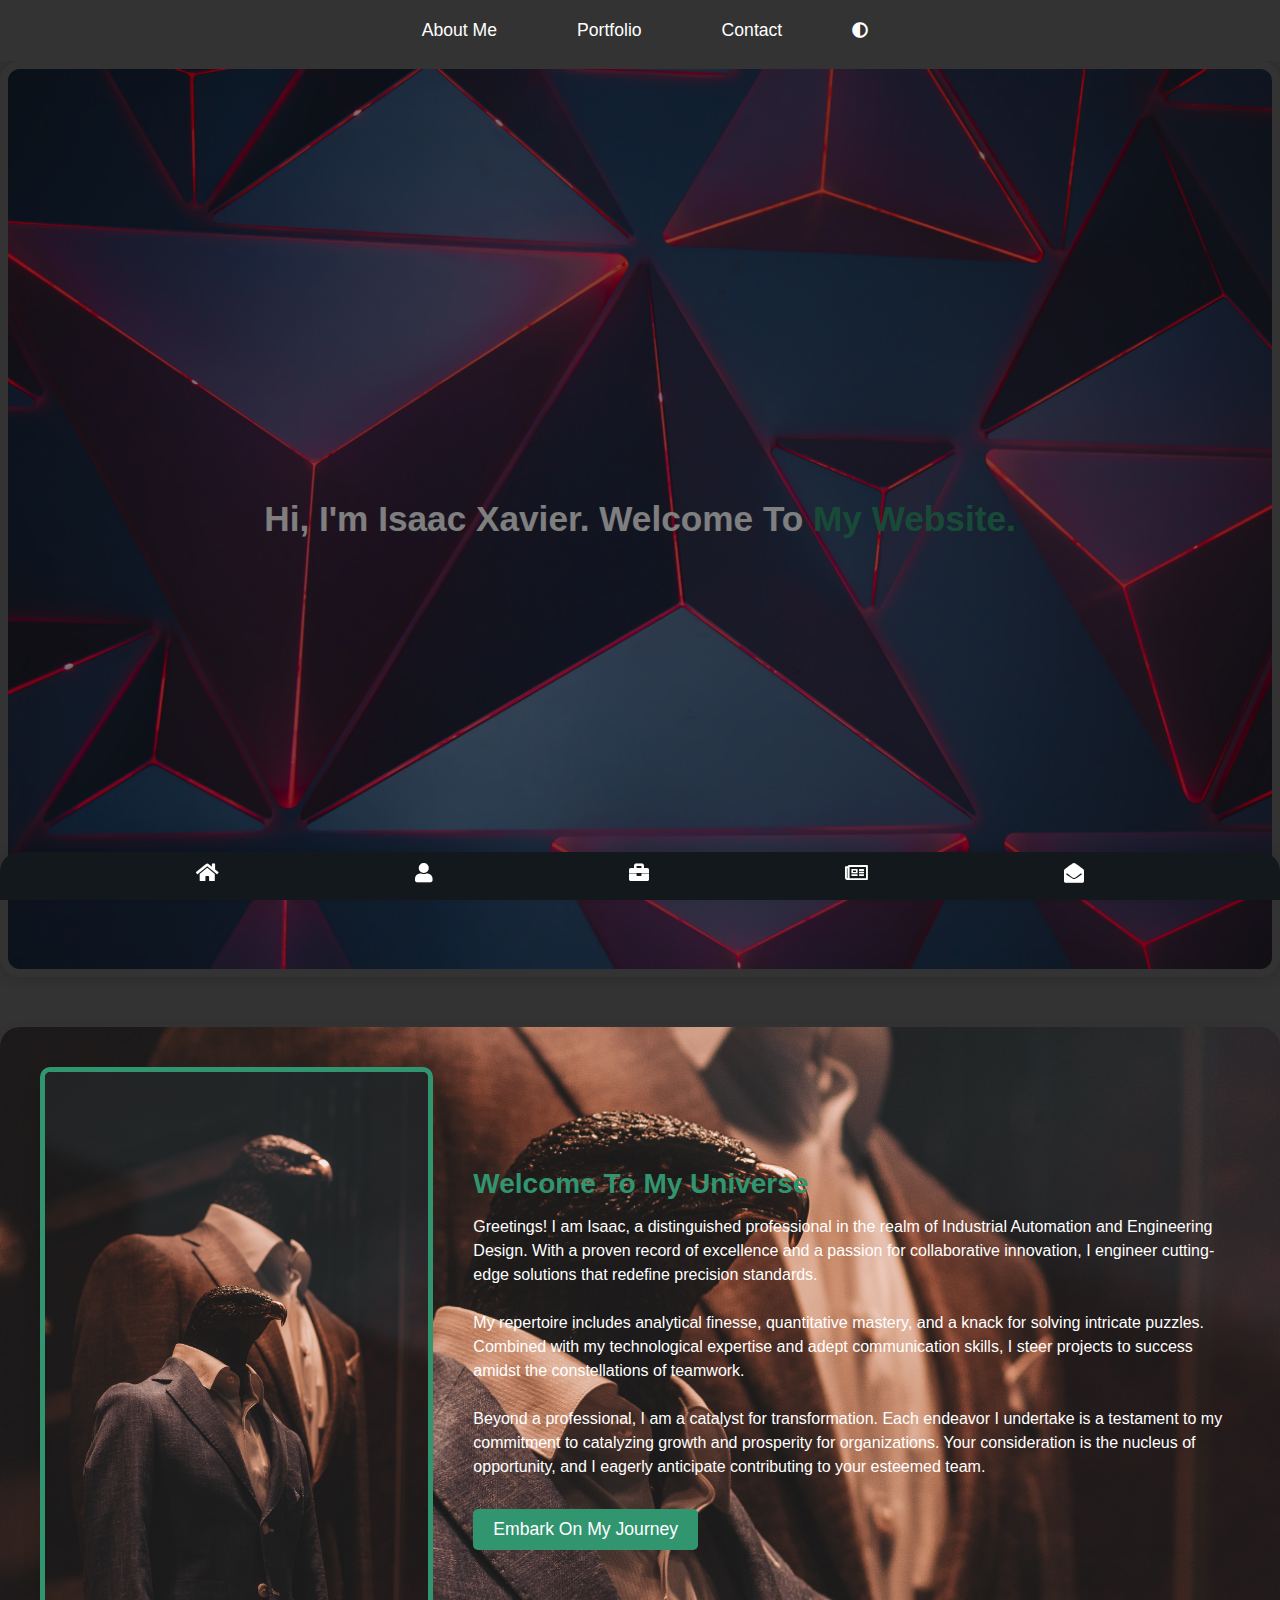
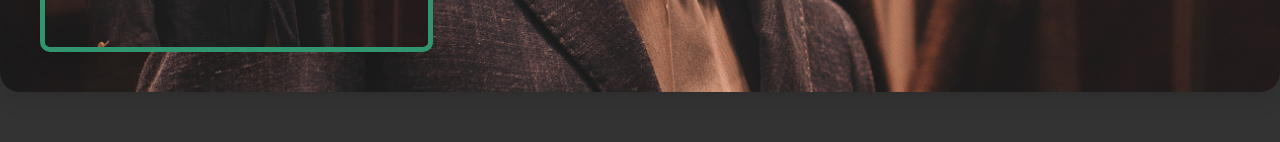
==== index.html @ 11dbc23f "w" ====
<!DOCTYPE html>
<html lang="en">
<head>
<title>Home</title>
<meta charset="utf-8">
<meta http-equiv="X-UA-Compatible" content="IE=edge">
<meta name="viewport" content="width=device-width, initial-scale=1">

<link href="style.css" rel="stylesheet" type="text/css" />
<link rel="stylesheet" href="https://cdnjs.cloudflare.com/ajax/libs/font-awesome/5.15.4/css/all.min.css" integrity="sha512-1ycn6IcaQQ40/MKBW2W4Rhis/DbILU74C1vSrLJxCq57o941Ym01SwNsOMqvEBFlcgUa6xLiPY/NS5R+E6ztJQ=="
crossorigin="anonymous" referrerpolicy="no-referrer" />
<link rel="stylesheet" href="https://unpkg.com/swiper/swiper-bundle.min.css" />
<script src="makePage.js" defer></script>

</head>
  
  
<body>

  <nav class="sticky-bar">
    <div class="dropdown">
      <a href="#" class="about-link">About Me</a>
      <div class="dropdown-content">

      </div>
    </div>
    <div class="dropdown">
      <a href="#" class="portfolio-link">Portfolio</a>
      <div class="dropdown-content">
        <!-- Portfolio Dropdown content -->
      </div>
    </div>
    <div class="dropdown">
      <a href="#" class="contact-link">Contact</a>
      <div class="dropdown-content">
        <a
          href="mailto:reivax.caasi@gmail.com?subject=Inquiry%20Regarding%20Your%20Portfolio&body=Dear%20%5BRecruiter's%20Name%5D%2C%0D%0A%0D%0AI%20hope%20this%20email%20finds%20you%20well.%20My%20name%20is%20%5BYour%20Name%5D%2C%20and%20I%20am%20a%20%5BYour%20Profession%5D%20with%20a%20passion%20for%20%5BYour%20Area%20of%20Expertise%5D.%20I%20recently%20had%20the%20pleasure%20of%20sharing%20my%20portfolio%20webpage%20with%20you%2C%20and%20I'm%20thrilled%20to%20hear%20about%20your%20interest%20in%20my%20work.%0D%0A%0D%0AI%20appreciate%20your%20time%20in%20reviewing%20my%20projects%20and%20skills.%20I'm%20excited%20about%20the%20possibility%20of%20contributing%20my%20expertise%20to%20your%20team%20at%20%5BCompany%20Name%5D%20and%20making%20a%20positive%20impact.%20Your%20interest%20has%20motivated%20me%20to%20explore%20opportunities%20that%20align%20with%20my%20career%20aspirations.%0D%0A%0D%0AIf%20you%20have%20any%20questions%2C%20would%20like%20to%20discuss%20potential%20collaborations%2C%20or%20require%20additional%20information%2C%20please%20don't%20hesitate%20to%20reach%20out.%20I'm%20available%20for%20a%20call%20or%20meeting%20at%20your%20convenience.%20You%20can%20contact%20me%20via%20email%20at%20%5BYour%20Email%20Address%5D%20or%20by%20phone%20at%20%5BYour%20Phone%20Number%5D.%0D%0A%0D%0AThank%20you%20once%20again%20for%20your%20interest%20in%20my%20work.%20I%20look%20forward%20to%20the%20opportunity%20to%20further%20discuss%20how%20my%20skills%20and%20experiences%20could%20benefit%20%5BCompany%20Name%5D.%0D%0A%0D%0ABest%20regards%2C%0D%0A%5BYour%20Name%5D">
          <i class="fas fa-envelope"></i> Email</a>
        <a href="https://www.linkedin.com/in/xiu-bo-isaac-xavier-lee-01a1a71b4/" target="_blank">
          <i class="fab fa-linkedin"></i> LinkedIn
        </a>
      </div>
    </div>
    <button id="theme-toggle"><i class="fas fa-adjust"></i></button>

  </nav>

  <div class="container-with-background">
    <div class="container">
      <h1 class="name">
        Hi, I'm Isaac Xavier. Welcome To
        <span class="green-text">My Website.</span>
      </h1>
    </div>
  </div>
   

<section class="intro-section">
  <div class="intro-left">
    <img src="/img/suit.jpg" alt="Intro Image" class="intro-image">
  </div>
  <div class="intro-right">
    <h2 class="intro-heading"> Welcome To My Universe </h2>
    <p class="intro-text">
      Greetings! I am Isaac, a distinguished professional in the realm of <span class="highlight">Industrial Automation</span> and <span class="highlight">Engineering Design</span>. With a proven record of excellence and a passion for collaborative innovation, I engineer cutting-edge solutions that redefine precision standards.
      <br><br>
      My repertoire includes analytical finesse, quantitative mastery, and a knack for solving intricate puzzles. Combined with my technological expertise and adept communication skills, I steer projects to success amidst the constellations of teamwork.
      <br><br>
      Beyond a professional, I am a catalyst for transformation. Each endeavor I undertake is a testament to my commitment to catalyzing growth and prosperity for organizations. Your consideration is the nucleus of opportunity, and I eagerly anticipate contributing to your esteemed team.
    </p>
    <a href="#" class="btn btn-cta">Embark On My Journey</a>
  </div>
</section>


  

  <nav class="bottom-navigation">
  <a href="./index.html" class="nav-item" data-id="home">
    <i class="fas fa-home"></i>
  </a>

  <a href="./about.html" class="nav-item" data-id="about">
    <i class="fas fa-user"></i>
  </a>

  <a href="./portfolio.html" class="nav-item" data-id="portfolio">
    <i class="fas fa-briefcase"></i>
  </a>

  <a href="./project.html" class="nav-item" data-id="blogs">
    <i class="far fa-newspaper"></i>
  </a>

  <a href="./contact.html" class="nav-item" data-id="contact">
    <i class="fas fa-envelope-open"></i>
  </a>
</nav>











  </div>
  </div>
  <script src="script.js"></script>
</body>

</html>
---- style.css ----
* {
  margin: 0;
  padding: 0;
  box-sizing: border-box;
  list-style: none;
}

:root {
  --color-primary: #333333;
  --color-secondary: #31966f;
  --color-white: #FFFFFF;
  --color-black: #000;
  --color-grey0: #f8f8f8;
  --color-grey-1: #dbe1e8;
  --color-grey-2: #b2becd;
  --color-grey-3: #6c7983;
  --color-grey-4: #454e56;
  --color-grey-5: #2a2e35;
  --color-grey-6: #12181b;
  --br-sm-2: 14px;
  --box-shadow-1: 0 3px 15px rgba(0, 0, 0, 0.3);
}

.light-mode {
  --color-primary: #DDD0C8; /* Beige color */
  --color-secondary: #323232; /* Dark grey color */
  --color-white: #FFFFFF;
  --color-black: #000;
  --color-grey0: #f8f8f8;
  --color-grey-1: #dbe1e8;
  --color-grey-2: #b2becd;
  --color-grey-3: #6c7983;
  --color-grey-4: #454e56;
  --color-grey-5: #2a2e35;
  --color-grey-6: #12181b;
}
body.light-mode {
  background-color:#DDD0C8;
  color: var(--color-black);
}


/* Add more styles using the light mode color scheme */


body {
  background-color: var(--color-primary);
  font-family: "Poppins", sans-serif;
  font-size: 1.1rem;
  color: var(--color-white);
  transition: all 0.4s ease-in-out;
}

h1 {
  text-align: center;


}

#theme-toggle {
  padding: 10px 20px;
  border: none;
  cursor: pointer;
  transition: background-color 0.3s, color 0.3s;
  background-color: var(--color-primary);
  /* Match the color of the sticky bar */
  color: var(--color-white);
  /* Match the color of the sticky bar text */
}

.light-mode .image-text {
  color: #F56692;
  /* Set a darker color for the text during light mode */
}

.light-mode h1  {
  color: #ffffff;
  /* Set the color to light theme color */
}

.light-mode h1 .green-text {
  color: #964ad3;
  /* Set the color to light theme color */
}

.green-text {
  color: #31966f;
  /* Set the color to green */
}


.container-with-background {
  position: relative;
  background-image: url("/img/background.jpg");
  background-size: cover;
  background-position: center;
  background-repeat: no-repeat;
  overflow: hidden; /* Hide overflowing borders */
  border: 8px solid var(--color-primary); /* Dark or light theme border color */
  border-radius: 20px; /* Curved border radius */
  box-shadow: 0px 0px 15px rgba(0, 0, 0, 0.2);
}


/* Add a semi-transparent overlay to enhance text visibility */
.container-with-background::before {
  content: "";
  position: absolute;
  top: 0;
  left: 0;
  width: 100%;
  height: 100%;
  background-color: rgba(0, 0, 0, 0.5);
}

/* Apply animation to the text on hover */
.container-with-background:hover h1.name {
  animation: textAnimation 1s ease-in-out infinite alternate;
}

.light-mode .container-with-background {
  background-image: url("/img/day.jpg"); /* Light mode background image */
}

/* Keyframes for the text animation */
@keyframes textAnimation {
  0% {
    transform: translateY(0);
  }
  100% {
    transform: translateY(-5px);
  }
}




.container {
  display: flex;
  flex-direction: column;
  align-items: center;
  justify-content: center;
  min-height: 100vh;
  /* Set a minimum height to ensure content stretches */
  padding: 20px;
  /* Add padding for spacing */
  box-sizing: border-box;
}

.picture {
  display: flex;
  flex-wrap: wrap;
  /* Allow wrapping of image containers */
  justify-content: center;
  align-items: center;
  margin-top: 30px;
  /* Adjust the margin-top value */
  gap: 20px;
  /* Add spacing between image icon containers */
}

.image-container {
  position: relative;
  margin: 10px;
  width: 200px;
  height: 200px;
  transition: transform 0.2s, box-shadow 0.2s;
  cursor: pointer;
  z-index: 1;
  /* Ensure that the hovered image is on top of others */
}

/* Adjust z-index of the zoomed image container */
.image-container.zoomed {
  z-index: 2;
}

.image-content {
  position: absolute;
  top: 0;
  left: 0;
  width: 100%;
  height: 100%;
  background-color: rgba(0, 0, 0, 0.8);
  color: white;
  display: none;
  align-items: center;
  justify-content: center;
  opacity: 0;
  transition: opacity 0.3s;
  pointer-events: none;
  /* Allow hovering through the container */
}

.image-container:hover .image-content {
  display: flex;
  opacity: 1;
}

.image-container {
  position: relative;
  margin: 10px;
  transition: transform 0.2s, box-shadow 0.2s;
  cursor: pointer;
}

.image-container img {
  display: block;
  height: 200px;
  width: 200px;
  border-radius: var(--br-sm-2);
}

.image-container:hover {
  transform: scale(1.1);
  box-shadow: var(--box-shadow-1);
}

.image-container.zoomed img {
  height: 300px;
  width: 300px;
  object-fit: cover;
  /* This property ensures the image fits within the container while maintaining its aspect ratio */
  border-radius: var(--br-sm-2);
}

.image-text {
  position: absolute;
  bottom: 10px;
  left: 0;
  width: 100%;
  text-align: center;
  opacity: 0;
  transition: opacity 0.2s ease-in-out;
  color: var(--color-white);
  /* Set the text color to white */
}


.image-container.zoomed .image-text {
  opacity: 1;
}

/* Add a keyframe animation to unzoom after being clicked */
@keyframes unzoom {
  0% {
    transform: scale(1.1);
  }

  100% {
    transform: scale(1);
  }
}

/* Apply the animation to the image-container class */
.image-container.clicked {
  animation: unzoom 0.5s ease-in-out;
}

/* Default styles for the sticky bar */
/* Default styles for the sticky bar */
.sticky-bar {
  background-color: var(--color-primary);
  position: sticky;
  top: 0;
  display: flex;
  justify-content: center;
  align-items: center;
  padding: 10px 0;
  z-index: 1000;
}

.sticky-bar a,
.sticky-bar button {
  color: var(--color-white);
  text-decoration: none;
  padding: 10px 20px;
  margin: 0 10px;
  transition: color 0.3s;
  display: inline-block;
  border-bottom: none;
}

.sticky-bar a:hover {
  color: var(--color-secondary);
  text-decoration: none;
}

.sticky-bar button {
  font-size: 16px;
  color: var(--color-white);
  background-color: transparent;
  border: none;
  cursor: pointer;
  transition: color 0.3s;
}

.sticky-bar button:hover {
  color: var(--color-secondary);
}

.dropdown {
  position: relative;
  display: inline-block;
  margin: 0 10px;
}

.contact-link {
  display: block;
  padding: 10px 20px;
  color: var(--color-white);
  text-decoration: none;
}

.sticky-bar .dropdown:hover .dropdown-content {
  display: block;
}

.dropdown-content {
  display: none;
  position: absolute;
  background-color: var(--color-primary);
  min-width: 160px;
  z-index: 1;
  border-radius: var(--br-sm-2);
  box-shadow: var(--box-shadow-1);
}

.dropdown-content a {
  display: block;
  padding: 10px 20px;
  color: var(--color-white);
  text-decoration: none;
  transition: background-color 0.3s;
  border-bottom: none;
}

.dropdown-content a:hover {
  background-color: var(--color-grey-1);
  text-decoration: none;
}

.dropdown:hover .dropdown-content {
  display: block;
}

/* Media query for screens with max width 768px (typical mobile screens) */
@media (max-width: 768px) {
  .sticky-bar {
    padding: 5px 0; /* Adjust padding for smaller screens */
  }

  .sticky-bar a,
  .sticky-bar button {
    padding: 5px 10px; /* Adjust padding for smaller screens */
    font-size: 14px; /* Adjust font size for smaller screens */
  }

  .dropdown-content {
    min-width: 120px; /* Adjust min width for smaller screens */
    box-shadow: none; /* Remove box shadow on smaller screens */
  }

  .dropdown-content a {
    padding: 5px 10px; /* Adjust padding for smaller screens */
    font-size: 14px; /* Adjust font size for smaller screens */
  }
}


/* ... (previous CSS rules) */

.bottom-navigation {
  position: fixed;
  bottom: 0;
  left: 0;
  width: 100%;
  background-color: var(--color-grey-6);
  display: flex;
  justify-content: space-evenly;
  align-items: center;
  padding: 10px 0;
  z-index: 1000;
  border-top-left-radius: 20px;
  border-top-right-radius: 20px;
  box-shadow: 0 -5px 10px rgba(0, 0, 0, 0.1);
  /* Add a shadow to the bottom navigation */
  margin-top: 50px;
  /* Adjust the margin-top value to create separation from the intro section */
}

.light-mode .bottom-navigation {
  background-color: #DDD0C8; /* Change background to beige */
  /* ... (other styles) */
}

.nav-link {
  text-align: center;
  text-decoration: none;
  color: var(--color-white);
  display: flex;
  flex-direction: column;
  align-items: center;
}

.nav-item {
  cursor: pointer;
  font-size: 20px;
  margin-bottom: 5px;
  /* Add some margin between icon and label */
  transition: color 0.3s;
  color: var(--color-white);
  /* Set the default color for the icons */
}

.nav-item:hover {
  color: var(--color-secondary);
}

/* Add the following rules for light mode */
.light-mode .nav-item {
  color: var(--color-black);
}

.light-mode .nav-item:hover {
  color:  #964ad3; 
}

.light-mode .sticky-bar a,
.light-mode .sticky-bar button {
  color: var(--color-grey-4); /* Change color to dark grey */
  text-decoration: none;
  padding: 10px 20px;
  /* ... (other styles) */
}

.light-mode .sticky-bar a:hover {
  color: #964ad3; 
  /* ... (other styles) */
}

.light-mode .sticky-bar button:hover {
  color: var(--color-secondary);
  /* ... (other styles) */
}





/* Reset some default styles */
body,
h1,
h2,
p {
  margin: 0;
  padding: 0;
}

.container {
  overflow: hidden;
  /* Hide overflowing content */
}

.section {
  display: none;
  /* Initially hide all sections */
  padding: 20px;
  background-color: #f0f0f0;
}

.section.active {
  display: block;
  /* Show active section */
}

/* Reset some default styles */
body,
h1,
h2,
p {
  margin: 0;
  padding: 0;
}

.container {
  overflow: hidden;
  /* Hide overflowing content */
}

.section {
  display: none;
  /* Initially hide all sections */
  padding: 20px;
  background-color: #f0f0f0;
}

.section.active {
  display: block;
  /* Show active section */
}


.intro-left {
  flex: 1;
  position: relative;
  overflow: hidden;
  border-radius: 10px;
  border: 5px solid var(--color-secondary);
  /* Add a border */
  box-shadow: 0 10px 20px rgba(0, 0, 0, 0.1);
}

.intro-image {
  width: 100%;
  height: auto;
  display: block;
  transition: transform 0.3s;
  border-radius: 5px;
  /* Add a subtle border-radius */
}

.intro-image:hover {
  transform: scale(1.05);
  /* Slightly increase the scale on hover */
}

.intro-right {
  flex: 2;
  padding-left: 40px;
}

.intro-right h2 {
  font-size: 28px;
  margin-bottom: 15px;
  color: var(--color-secondary);
}

.intro-right p {
  font-size: 16px;
  line-height: 1.5;
  color: var(--color-grey-3);
  margin-bottom: 30px;
}

.btn {
  display: inline-block;
  padding: 10px 20px;
  background-color: var(--color-secondary);
  color: var(--color-white);
  text-decoration: none;
  border-radius: 5px;
  transition: background-color 0.3s;
}

.btn:hover {
  background-color: var(--color-secondary-light);
}


/* Your existing CSS code... */

/* Reset some default styles */
body,
h1,
h2,
p {
  margin: 0;
  padding: 0;
}

.container {
  overflow: hidden;
  /* Hide overflowing content */
}

.section {
  display: none;
  /* Initially hide all sections */
  padding: 20px;
  background-color: #f0f0f0;
}

.section.active {
  display: block;
  /* Show active section */
}

.intro-section {
  display: flex;
  align-items: center;
  margin-top: 50px;
  padding: 40px;
  border-radius: 20px;
  box-shadow: 0 10px 20px rgba(0, 0, 0, 0.1);
  overflow: hidden;
  background-color: var(--color-primary);
  background-image: url('/img/suit.jpg');
  /* Set your background image path */
  background-size: cover;
  background-position: center;
  /* Adjust the margin-top value to create separation from the navigation */
  margin-bottom: 50px;
  /* Add margin to create distance from the content below */
}


.light-mode .intro-section {
  background-image: url('/img/checker.jpg'); /* Light mode background image */
}

.intro-left {
  flex: 1;
  position: relative;
  overflow: hidden;
  border-radius: 10px;
  border: 5px solid var(--color-secondary);
  /* Add a border */
  box-shadow: 0 10px 20px rgba(0, 0, 0, 0.1);

}

.light-mode .intro-left {
  border: 5px solid #94847a;/* Change border color to beige in light mode */

}


.intro-image {
  width: 100%;
  height: auto;
  display: block;
  transition: transform 0.3s;
  border-radius: 5px;
  /* Add a subtle border-radius */
}

.intro-image:hover {
  transform: scale(1.05);
  /* Slightly increase the scale on hover */
}

.intro-right {
  flex: 2;
  padding-left: 40px;
  color: var(--color-white); /* Set text color to white */
}

.intro-right h2 {
  font-size: 28px;
  margin-bottom: 15px;
  color: var(--color-secondary); /* Use the secondary color for the heading */
}

.intro-right p {
  font-size: 16px;
  line-height: 1.5;
  color: var(--color-white);
  margin-bottom: 30px;
}

.btn {
  display: inline-block;
  padding: 10px 20px;
  background-color: var(--color-secondary);
  color: var(--color-white);
  text-decoration: none;
  border-radius: 5px;
  transition: background-color 0.3s;
}

.btn:hover {
  background-color: var(--color-secondary-light);
}

.light-mode .intro-right {
  color: var(--color-white); /* Set text color to dark grey */
}

.light-mode .intro-right h2 {
  color: #94847a; /* Use the secondary color for the heading */
}

.light-mode .intro-right p {
  color: var(--color-white); /* Use the grey-3 color for the paragraph text */
}
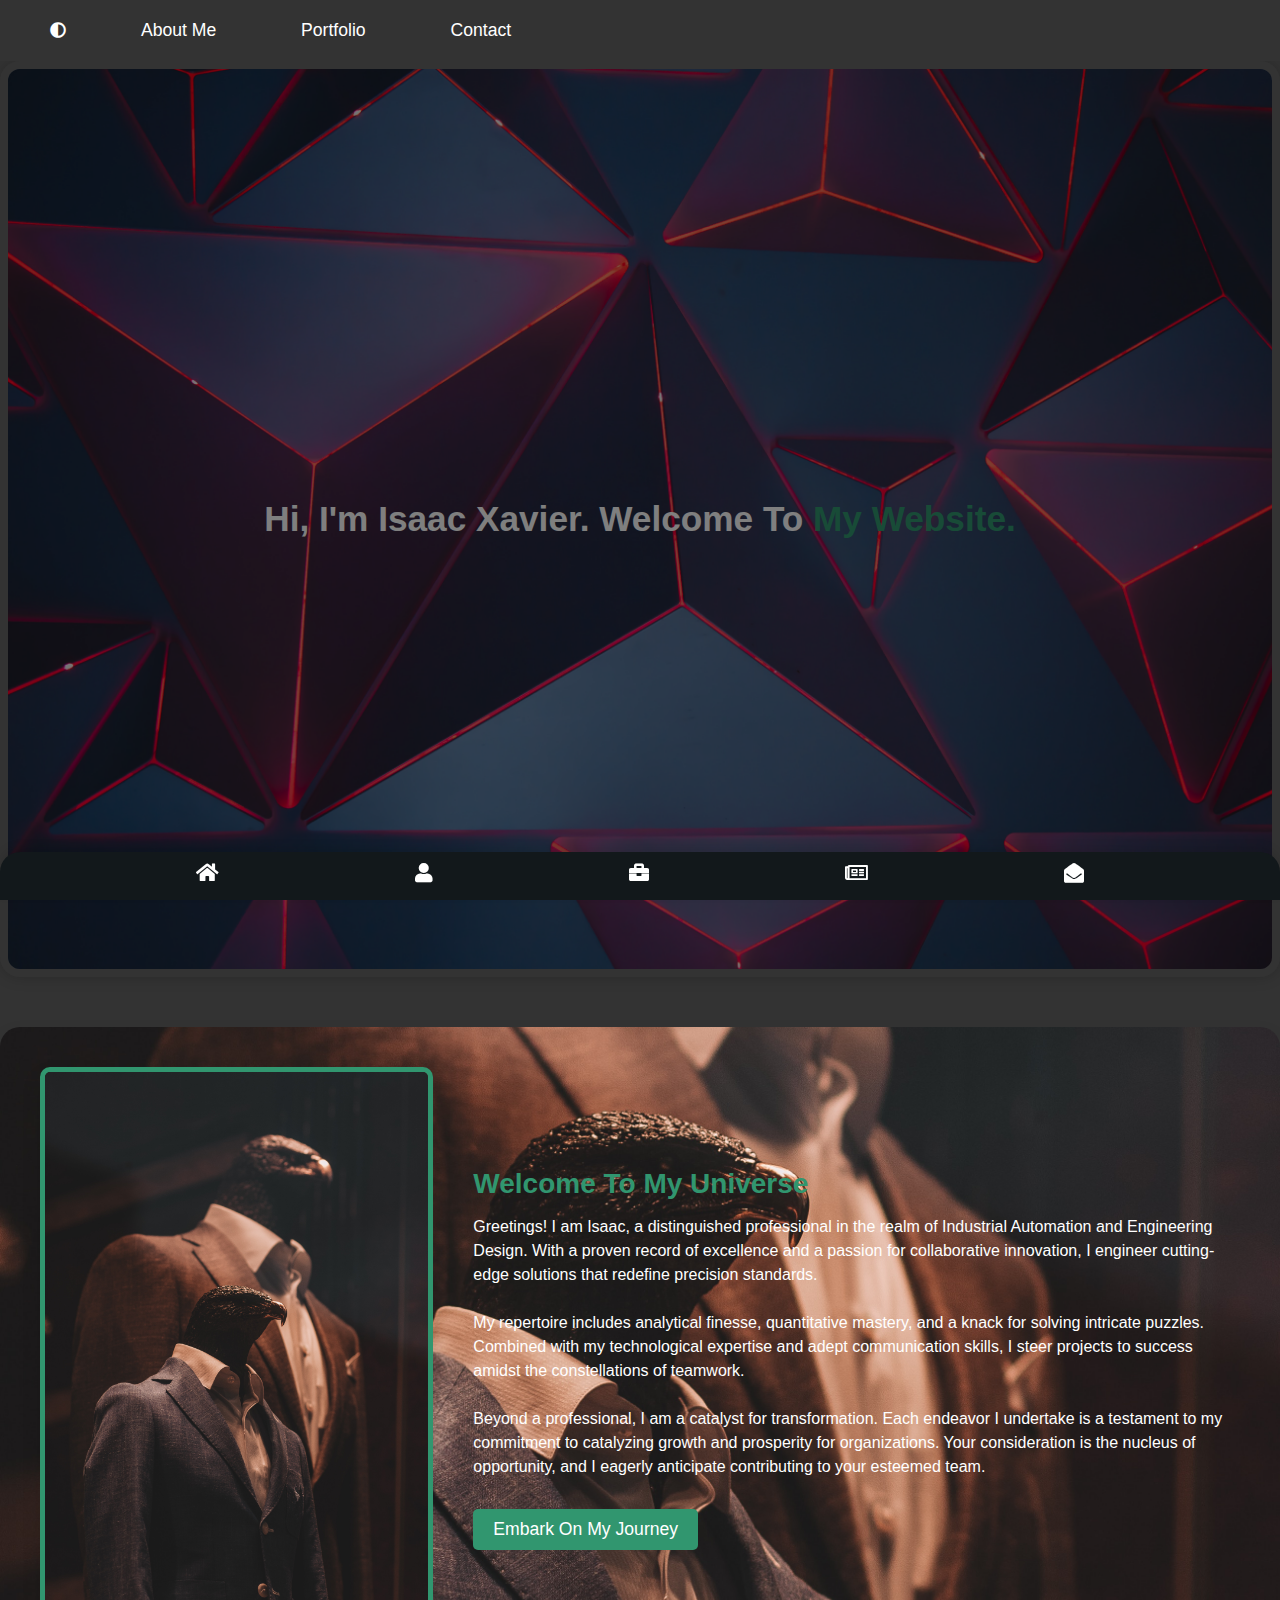
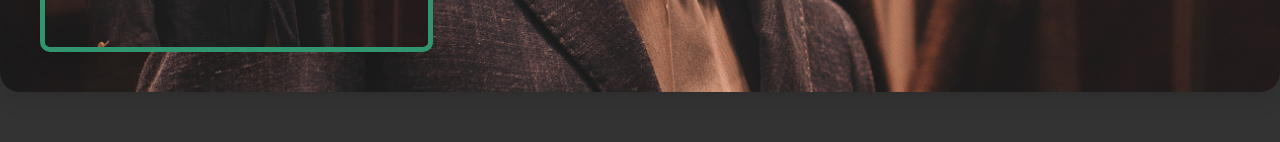
==== commit d4dad057: "d" ====
--- a/index.html
+++ b/index.html
@@ -18,11 +18,11 @@
 <body>
 
   <nav class="sticky-bar">
+    <div class="menu">
+    <button id="theme-toggle"><i class="fas fa-adjust"></i></button>
     <div class="dropdown">
       <a href="#" class="about-link">About Me</a>
-      <div class="dropdown-content">
-
-      </div>
+      <div class="dropdown-content"></div>
     </div>
     <div class="dropdown">
       <a href="#" class="portfolio-link">Portfolio</a>
@@ -33,17 +33,16 @@
     <div class="dropdown">
       <a href="#" class="contact-link">Contact</a>
       <div class="dropdown-content">
-        <a
-          href="mailto:reivax.caasi@gmail.com?subject=Inquiry%20Regarding%20Your%20Portfolio&body=Dear%20%5BRecruiter's%20Name%5D%2C%0D%0A%0D%0AI%20hope%20this%20email%20finds%20you%20well.%20My%20name%20is%20%5BYour%20Name%5D%2C%20and%20I%20am%20a%20%5BYour%20Profession%5D%20with%20a%20passion%20for%20%5BYour%20Area%20of%20Expertise%5D.%20I%20recently%20had%20the%20pleasure%20of%20sharing%20my%20portfolio%20webpage%20with%20you%2C%20and%20I'm%20thrilled%20to%20hear%20about%20your%20interest%20in%20my%20work.%0D%0A%0D%0AI%20appreciate%20your%20time%20in%20reviewing%20my%20projects%20and%20skills.%20I'm%20excited%20about%20the%20possibility%20of%20contributing%20my%20expertise%20to%20your%20team%20at%20%5BCompany%20Name%5D%20and%20making%20a%20positive%20impact.%20Your%20interest%20has%20motivated%20me%20to%20explore%20opportunities%20that%20align%20with%20my%20career%20aspirations.%0D%0A%0D%0AIf%20you%20have%20any%20questions%2C%20would%20like%20to%20discuss%20potential%20collaborations%2C%20or%20require%20additional%20information%2C%20please%20don't%20hesitate%20to%20reach%20out.%20I'm%20available%20for%20a%20call%20or%20meeting%20at%20your%20convenience.%20You%20can%20contact%20me%20via%20email%20at%20%5BYour%20Email%20Address%5D%20or%20by%20phone%20at%20%5BYour%20Phone%20Number%5D.%0D%0A%0D%0AThank%20you%20once%20again%20for%20your%20interest%20in%20my%20work.%20I%20look%20forward%20to%20the%20opportunity%20to%20further%20discuss%20how%20my%20skills%20and%20experiences%20could%20benefit%20%5BCompany%20Name%5D.%0D%0A%0D%0ABest%20regards%2C%0D%0A%5BYour%20Name%5D">
+        <a href="mailto:reivax.caasi@gmail.com?subject=Inquiry%20Regarding%20Your%20Portfolio&body=Dear%20%5BRecruiter's%20Name%5D%2C%0D%0A%0D%0AI%20hope%20this%20email%20finds%20you%20well.%20My%20name%20is%20%5BYour%20Name%5D%2C%20and%20I%20am%20a%20%5BYour%20Profession%5D%20with%20a%20passion%20for%20%5BYour%20Area%20of%20Expertise%5D.%20I%20recently%20had%20the%20pleasure%20of%20sharing%20my%20portfolio%20webpage%20with%20you%2C%20and%20I'm%20thrilled%20to%20hear%20about%20your%20interest%20in%20my%20work.%0D%0A%0D%0AI%20appreciate%20your%20time%20in%20reviewing%20my%20projects%20and%20skills.%20I'm%20excited%20about%20the%20possibility%20of%20contributing%20my%20expertise%20to%20your%20team%20at%20%5BCompany%20Name%5D%20and%20making%20a%20positive%20impact.%20Your%20interest%20has%20motivated%20me%20to%20explore%20opportunities%20that%20align%20with%20my%20career%20aspirations.%0D%0A%0D%0AIf%20you%20have%20any%20questions%2C%20would%20like%20to%20discuss%20potential%20collaborations%2C%20or%20require%20additional%20information%2C%20please%20don't%20hesitate%20to%20reach%20out.%20I'm%20available%20for%20a%20call%20or%20meeting%20at%20your%20convenience.%20You%20can%20contact%20me%20via%20email%20at%20%5BYour%20Email%20Address%5D%20or%20by%20phone%20at%20%5BYour%20Phone%20Number%5D.%0D%0A%0D%0AThank%20you%20once%20again%20for%20your%20interest%20in%20my%20work.%20I%20look%20forward%20to%20the%20opportunity%20to%20further%20discuss%20how%20my%20skills%20and%20experiences%20could%20benefit%20%5BCompany%20Name%5D.%0D%0A%0D%0ABest%20regards%2C%0D%0A%5BYour%20Name%5D">
           <i class="fas fa-envelope"></i> Email</a>
         <a href="https://www.linkedin.com/in/xiu-bo-isaac-xavier-lee-01a1a71b4/" target="_blank">
           <i class="fab fa-linkedin"></i> LinkedIn
         </a>
       </div>
     </div>
-    <button id="theme-toggle"><i class="fas fa-adjust"></i></button>
+  </div>
+</nav>
 
-  </nav>
 
   <div class="container-with-background">
     <div class="container">
--- a/style.css
+++ b/style.css
@@ -22,8 +22,10 @@
 }
 
 .light-mode {
-  --color-primary: #DDD0C8; /* Beige color */
-  --color-secondary: #323232; /* Dark grey color */
+  --color-primary: #DDD0C8;
+  /* Beige color */
+  --color-secondary: #323232;
+  /* Dark grey color */
   --color-white: #FFFFFF;
   --color-black: #000;
   --color-grey0: #f8f8f8;
@@ -34,8 +36,9 @@
   --color-grey-5: #2a2e35;
   --color-grey-6: #12181b;
 }
+
 body.light-mode {
-  background-color:#DDD0C8;
+  background-color: #DDD0C8;
   color: var(--color-black);
 }
 
@@ -57,23 +60,12 @@
 
 }
 
-#theme-toggle {
-  padding: 10px 20px;
-  border: none;
-  cursor: pointer;
-  transition: background-color 0.3s, color 0.3s;
-  background-color: var(--color-primary);
-  /* Match the color of the sticky bar */
-  color: var(--color-white);
-  /* Match the color of the sticky bar text */
-}
-
 .light-mode .image-text {
   color: #F56692;
   /* Set a darker color for the text during light mode */
 }
 
-.light-mode h1  {
+.light-mode h1 {
   color: #ffffff;
   /* Set the color to light theme color */
 }
@@ -95,9 +87,12 @@
   background-size: cover;
   background-position: center;
   background-repeat: no-repeat;
-  overflow: hidden; /* Hide overflowing borders */
-  border: 8px solid var(--color-primary); /* Dark or light theme border color */
-  border-radius: 20px; /* Curved border radius */
+  overflow: hidden;
+  /* Hide overflowing borders */
+  border: 8px solid var(--color-primary);
+  /* Dark or light theme border color */
+  border-radius: 20px;
+  /* Curved border radius */
   box-shadow: 0px 0px 15px rgba(0, 0, 0, 0.2);
 }
 
@@ -119,7 +114,8 @@
 }
 
 .light-mode .container-with-background {
-  background-image: url("/img/day.jpg"); /* Light mode background image */
+  background-image: url("/img/day.jpg");
+  /* Light mode background image */
 }
 
 /* Keyframes for the text animation */
@@ -127,6 +123,7 @@
   0% {
     transform: translateY(0);
   }
+
   100% {
     transform: translateY(-5px);
   }
@@ -257,18 +254,43 @@
   animation: unzoom 0.5s ease-in-out;
 }
 
-/* Default styles for the sticky bar */
+
 /* Default styles for the sticky bar */
 .sticky-bar {
   background-color: var(--color-primary);
   position: sticky;
   top: 0;
   display: flex;
-  justify-content: center;
-  align-items: center;
-  padding: 10px 0;
-  z-index: 1000;
-}
+  display: flex;
+  justify-content: space-between; /* Distribute sections on the left and right */
+  align-items: center;
+  padding: 10px 20px; /* Add padding on the sides */
+   z-index: 1000; /* Ensure the sticky bar appears above other elements */
+}
+
+.left-section {
+  display: flex;
+  align-items: center;
+  margin-left: 30px; /* Adjust as needed */
+}
+
+.logo img {
+  width: 40px; /* Adjust logo width */
+  height: auto;
+  margin-right: 10px;
+}
+
+.logo span {
+  font-weight: bold;
+}
+
+.right-section {
+  display: flex;
+  align-items: center;
+  margin-right: 30px; /* Adjust as needed */
+}
+
+
 
 .sticky-bar a,
 .sticky-bar button {
@@ -324,6 +346,7 @@
   z-index: 1;
   border-radius: var(--br-sm-2);
   box-shadow: var(--box-shadow-1);
+  z-index: 1001; /* Make the dropdown appear above the sticky bar */
 }
 
 .dropdown-content a {
@@ -347,26 +370,32 @@
 /* Media query for screens with max width 768px (typical mobile screens) */
 @media (max-width: 768px) {
   .sticky-bar {
-    padding: 5px 0; /* Adjust padding for smaller screens */
+    padding: 5px 0;
+    /* Adjust padding for smaller screens */
   }
 
   .sticky-bar a,
   .sticky-bar button {
-    padding: 5px 10px; /* Adjust padding for smaller screens */
-    font-size: 14px; /* Adjust font size for smaller screens */
+    padding: 5px 10px;
+    /* Adjust padding for smaller screens */
+    font-size: 14px;
+    /* Adjust font size for smaller screens */
   }
 
   .dropdown-content {
-    min-width: 120px; /* Adjust min width for smaller screens */
-    box-shadow: none; /* Remove box shadow on smaller screens */
+    min-width: 120px;
+    /* Adjust min width for smaller screens */
+    box-shadow: none;
+    /* Remove box shadow on smaller screens */
   }
 
   .dropdown-content a {
-    padding: 5px 10px; /* Adjust padding for smaller screens */
-    font-size: 14px; /* Adjust font size for smaller screens */
+    padding: 5px 10px;
+    /* Adjust padding for smaller screens */
+    font-size: 14px;
+    /* Adjust font size for smaller screens */
   }
 }
-
 
 /* ... (previous CSS rules) */
 
@@ -390,7 +419,8 @@
 }
 
 .light-mode .bottom-navigation {
-  background-color: #DDD0C8; /* Change background to beige */
+  background-color: #DDD0C8;
+  /* Change background to beige */
   /* ... (other styles) */
 }
 
@@ -423,19 +453,20 @@
 }
 
 .light-mode .nav-item:hover {
-  color:  #964ad3; 
+  color: #964ad3;
 }
 
 .light-mode .sticky-bar a,
 .light-mode .sticky-bar button {
-  color: var(--color-grey-4); /* Change color to dark grey */
+  color: var(--color-grey-4);
+  /* Change color to dark grey */
   text-decoration: none;
   padding: 10px 20px;
   /* ... (other styles) */
 }
 
 .light-mode .sticky-bar a:hover {
-  color: #964ad3; 
+  color: #964ad3;
   /* ... (other styles) */
 }
 
@@ -606,7 +637,8 @@
 
 
 .light-mode .intro-section {
-  background-image: url('/img/checker.jpg'); /* Light mode background image */
+  background-image: url('/img/checker.jpg');
+  /* Light mode background image */
 }
 
 .intro-left {
@@ -621,7 +653,8 @@
 }
 
 .light-mode .intro-left {
-  border: 5px solid #94847a;/* Change border color to beige in light mode */
+  border: 5px solid #94847a;
+  /* Change border color to beige in light mode */
 
 }
 
@@ -643,13 +676,15 @@
 .intro-right {
   flex: 2;
   padding-left: 40px;
-  color: var(--color-white); /* Set text color to white */
+  color: var(--color-white);
+  /* Set text color to white */
 }
 
 .intro-right h2 {
   font-size: 28px;
   margin-bottom: 15px;
-  color: var(--color-secondary); /* Use the secondary color for the heading */
+  color: var(--color-secondary);
+  /* Use the secondary color for the heading */
 }
 
 .intro-right p {
@@ -674,15 +709,16 @@
 }
 
 .light-mode .intro-right {
-  color: var(--color-white); /* Set text color to dark grey */
+  color: var(--color-white);
+  /* Set text color to dark grey */
 }
 
 .light-mode .intro-right h2 {
-  color: #94847a; /* Use the secondary color for the heading */
+  color: #94847a;
+  /* Use the secondary color for the heading */
 }
 
 .light-mode .intro-right p {
-  color: var(--color-white); /* Use the grey-3 color for the paragraph text */
-}
-
-
+  color: var(--color-white);
+  /* Use the grey-3 color for the paragraph text */
+}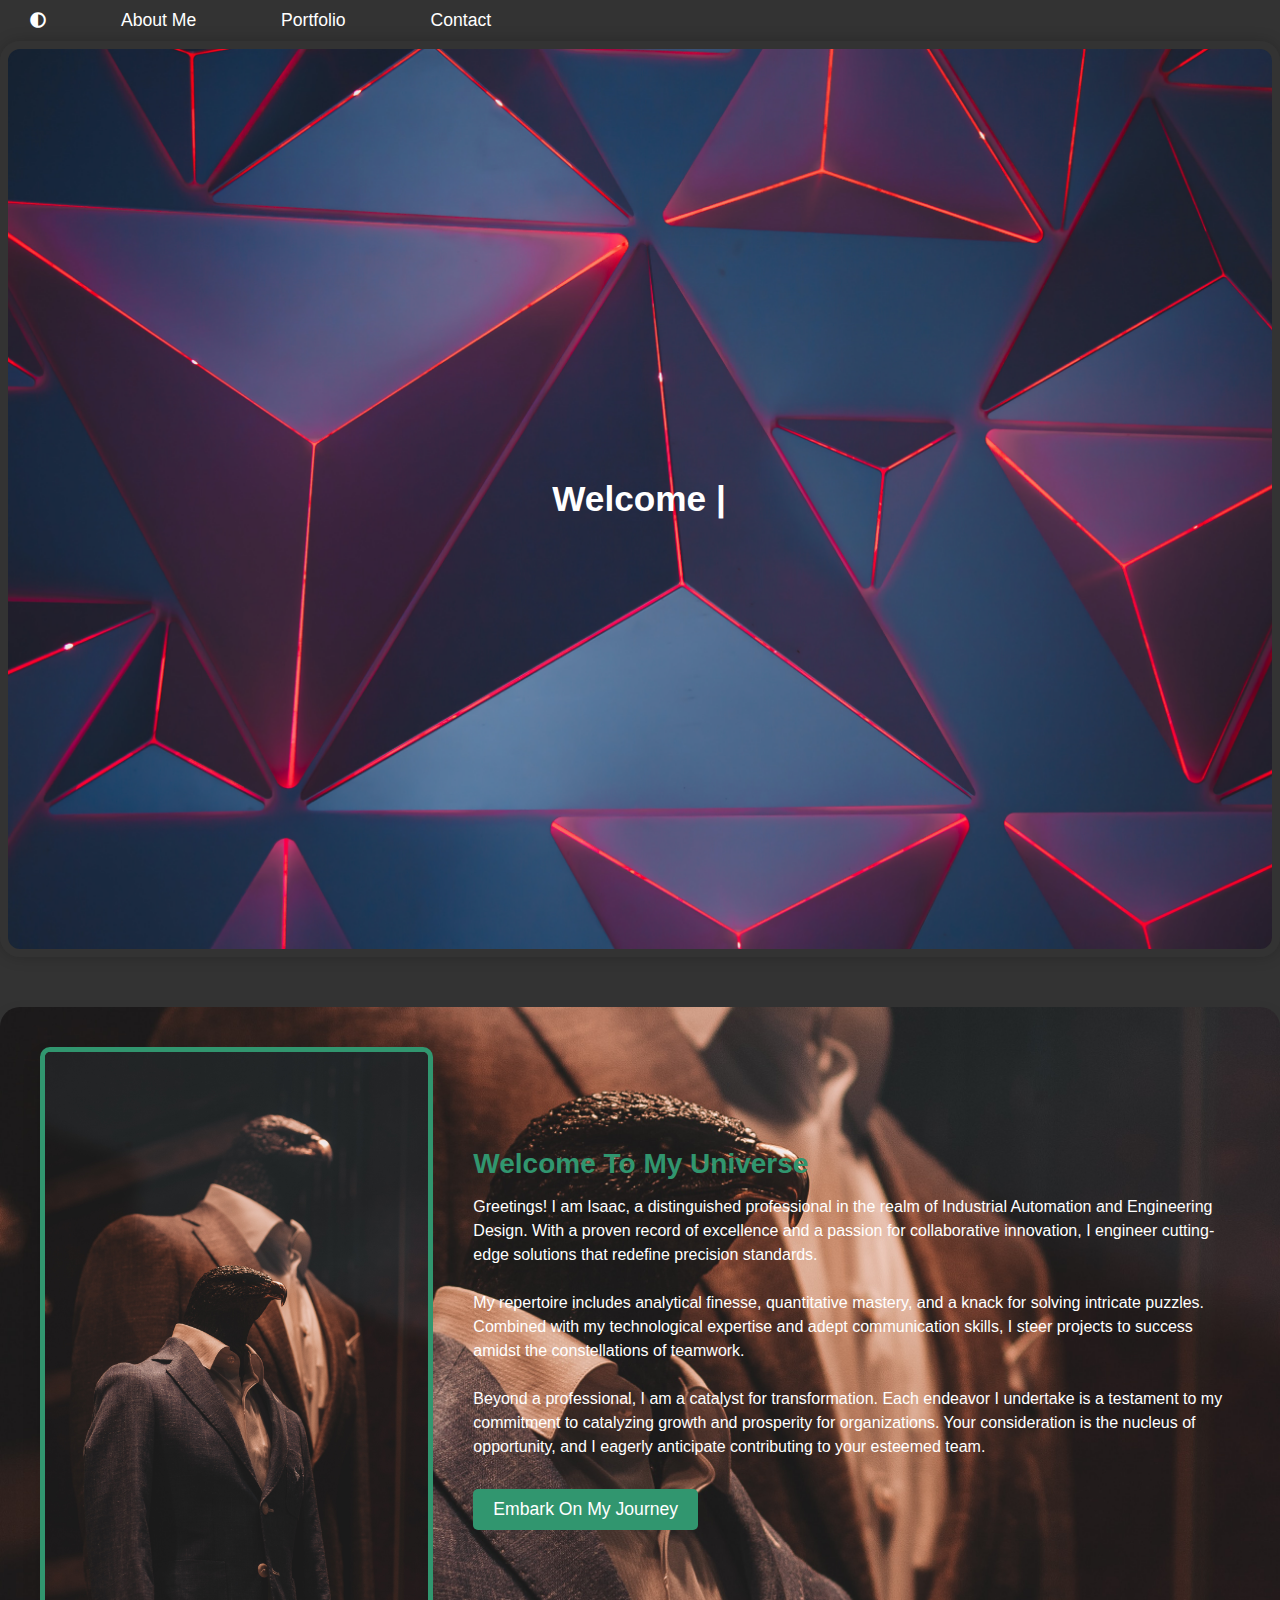
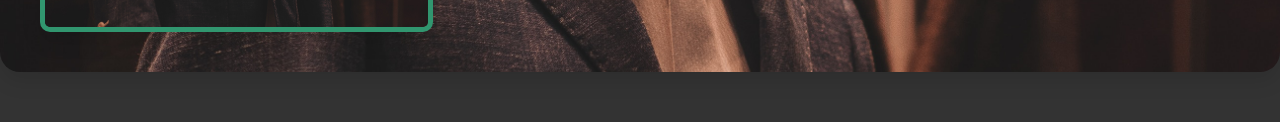
==== commit 444b9794: "s" ====
--- a/index.html
+++ b/index.html
@@ -43,15 +43,16 @@
   </div>
 </nav>
 
+<div class="container-with-background">
+    <div class="container">
+        <h1 class="name">
+  <span id="typewriter" class=""></span>
+            <span id="cursor">|</span>
+        </h1>
+    </div>
+</div>
 
-  <div class="container-with-background">
-    <div class="container">
-      <h1 class="name">
-        Hi, I'm Isaac Xavier. Welcome To
-        <span class="green-text">My Website.</span>
-      </h1>
-    </div>
-  </div>
+
    
 
 <section class="intro-section">
@@ -72,30 +73,7 @@
 </section>
 
 
-  
-
-  <nav class="bottom-navigation">
-  <a href="./index.html" class="nav-item" data-id="home">
-    <i class="fas fa-home"></i>
-  </a>
-
-  <a href="./about.html" class="nav-item" data-id="about">
-    <i class="fas fa-user"></i>
-  </a>
-
-  <a href="./portfolio.html" class="nav-item" data-id="portfolio">
-    <i class="fas fa-briefcase"></i>
-  </a>
-
-  <a href="./project.html" class="nav-item" data-id="blogs">
-    <i class="far fa-newspaper"></i>
-  </a>
-
-  <a href="./contact.html" class="nav-item" data-id="contact">
-    <i class="fas fa-envelope-open"></i>
-  </a>
-</nav>
-
+ 
 
 
 
--- a/style.css
+++ b/style.css
@@ -96,40 +96,15 @@
   box-shadow: 0px 0px 15px rgba(0, 0, 0, 0.2);
 }
 
-
-/* Add a semi-transparent overlay to enhance text visibility */
-.container-with-background::before {
-  content: "";
-  position: absolute;
-  top: 0;
-  left: 0;
-  width: 100%;
-  height: 100%;
-  background-color: rgba(0, 0, 0, 0.5);
-}
-
-/* Apply animation to the text on hover */
-.container-with-background:hover h1.name {
-  animation: textAnimation 1s ease-in-out infinite alternate;
-}
-
 .light-mode .container-with-background {
-  background-image: url("/img/day.jpg");
-  /* Light mode background image */
-}
-
-/* Keyframes for the text animation */
-@keyframes textAnimation {
-  0% {
-    transform: translateY(0);
-  }
-
-  100% {
-    transform: translateY(-5px);
-  }
-}
-
-
+    background-image: url("/img/day.jpg"); /* Change this to your light theme background image */
+}
+
+
+.name {
+    overflow: hidden;
+    white-space: nowrap;
+}
 
 
 .container {
@@ -143,6 +118,27 @@
   /* Add padding for spacing */
   box-sizing: border-box;
 }
+
+.name {
+  overflow: hidden; /* Hide overflow to create the typewriter effect */
+  white-space: nowrap; /* Prevent line breaks */
+  border-right: 2px solid transparent; /* Create the cursor effect */
+  animation: typing 3s steps(40) forwards, blink-caret 0.75s step-end infinite;
+  /* Apply both animations */
+}
+
+@keyframes typing {
+  from {
+    width: 0; /* Start with no width */
+  }
+  to {
+    width: 100%; /* Increase width to show full text */
+  }
+}
+
+
+
+
 
 .picture {
   display: flex;
@@ -253,231 +249,6 @@
 .image-container.clicked {
   animation: unzoom 0.5s ease-in-out;
 }
-
-
-/* Default styles for the sticky bar */
-.sticky-bar {
-  background-color: var(--color-primary);
-  position: sticky;
-  top: 0;
-  display: flex;
-  display: flex;
-  justify-content: space-between; /* Distribute sections on the left and right */
-  align-items: center;
-  padding: 10px 20px; /* Add padding on the sides */
-   z-index: 1000; /* Ensure the sticky bar appears above other elements */
-}
-
-.left-section {
-  display: flex;
-  align-items: center;
-  margin-left: 30px; /* Adjust as needed */
-}
-
-.logo img {
-  width: 40px; /* Adjust logo width */
-  height: auto;
-  margin-right: 10px;
-}
-
-.logo span {
-  font-weight: bold;
-}
-
-.right-section {
-  display: flex;
-  align-items: center;
-  margin-right: 30px; /* Adjust as needed */
-}
-
-
-
-.sticky-bar a,
-.sticky-bar button {
-  color: var(--color-white);
-  text-decoration: none;
-  padding: 10px 20px;
-  margin: 0 10px;
-  transition: color 0.3s;
-  display: inline-block;
-  border-bottom: none;
-}
-
-.sticky-bar a:hover {
-  color: var(--color-secondary);
-  text-decoration: none;
-}
-
-.sticky-bar button {
-  font-size: 16px;
-  color: var(--color-white);
-  background-color: transparent;
-  border: none;
-  cursor: pointer;
-  transition: color 0.3s;
-}
-
-.sticky-bar button:hover {
-  color: var(--color-secondary);
-}
-
-.dropdown {
-  position: relative;
-  display: inline-block;
-  margin: 0 10px;
-}
-
-.contact-link {
-  display: block;
-  padding: 10px 20px;
-  color: var(--color-white);
-  text-decoration: none;
-}
-
-.sticky-bar .dropdown:hover .dropdown-content {
-  display: block;
-}
-
-.dropdown-content {
-  display: none;
-  position: absolute;
-  background-color: var(--color-primary);
-  min-width: 160px;
-  z-index: 1;
-  border-radius: var(--br-sm-2);
-  box-shadow: var(--box-shadow-1);
-  z-index: 1001; /* Make the dropdown appear above the sticky bar */
-}
-
-.dropdown-content a {
-  display: block;
-  padding: 10px 20px;
-  color: var(--color-white);
-  text-decoration: none;
-  transition: background-color 0.3s;
-  border-bottom: none;
-}
-
-.dropdown-content a:hover {
-  background-color: var(--color-grey-1);
-  text-decoration: none;
-}
-
-.dropdown:hover .dropdown-content {
-  display: block;
-}
-
-/* Media query for screens with max width 768px (typical mobile screens) */
-@media (max-width: 768px) {
-  .sticky-bar {
-    padding: 5px 0;
-    /* Adjust padding for smaller screens */
-  }
-
-  .sticky-bar a,
-  .sticky-bar button {
-    padding: 5px 10px;
-    /* Adjust padding for smaller screens */
-    font-size: 14px;
-    /* Adjust font size for smaller screens */
-  }
-
-  .dropdown-content {
-    min-width: 120px;
-    /* Adjust min width for smaller screens */
-    box-shadow: none;
-    /* Remove box shadow on smaller screens */
-  }
-
-  .dropdown-content a {
-    padding: 5px 10px;
-    /* Adjust padding for smaller screens */
-    font-size: 14px;
-    /* Adjust font size for smaller screens */
-  }
-}
-
-/* ... (previous CSS rules) */
-
-.bottom-navigation {
-  position: fixed;
-  bottom: 0;
-  left: 0;
-  width: 100%;
-  background-color: var(--color-grey-6);
-  display: flex;
-  justify-content: space-evenly;
-  align-items: center;
-  padding: 10px 0;
-  z-index: 1000;
-  border-top-left-radius: 20px;
-  border-top-right-radius: 20px;
-  box-shadow: 0 -5px 10px rgba(0, 0, 0, 0.1);
-  /* Add a shadow to the bottom navigation */
-  margin-top: 50px;
-  /* Adjust the margin-top value to create separation from the intro section */
-}
-
-.light-mode .bottom-navigation {
-  background-color: #DDD0C8;
-  /* Change background to beige */
-  /* ... (other styles) */
-}
-
-.nav-link {
-  text-align: center;
-  text-decoration: none;
-  color: var(--color-white);
-  display: flex;
-  flex-direction: column;
-  align-items: center;
-}
-
-.nav-item {
-  cursor: pointer;
-  font-size: 20px;
-  margin-bottom: 5px;
-  /* Add some margin between icon and label */
-  transition: color 0.3s;
-  color: var(--color-white);
-  /* Set the default color for the icons */
-}
-
-.nav-item:hover {
-  color: var(--color-secondary);
-}
-
-/* Add the following rules for light mode */
-.light-mode .nav-item {
-  color: var(--color-black);
-}
-
-.light-mode .nav-item:hover {
-  color: #964ad3;
-}
-
-.light-mode .sticky-bar a,
-.light-mode .sticky-bar button {
-  color: var(--color-grey-4);
-  /* Change color to dark grey */
-  text-decoration: none;
-  padding: 10px 20px;
-  /* ... (other styles) */
-}
-
-.light-mode .sticky-bar a:hover {
-  color: #964ad3;
-  /* ... (other styles) */
-}
-
-.light-mode .sticky-bar button:hover {
-  color: var(--color-secondary);
-  /* ... (other styles) */
-}
-
-
-
-
 
 /* Reset some default styles */
 body,
@@ -721,4 +492,162 @@
 .light-mode .intro-right p {
   color: var(--color-white);
   /* Use the grey-3 color for the paragraph text */
+}
+
+
+/* Common styles for both light and dark modes */
+.sticky-bar a,
+.sticky-bar button {
+  color: var(--color-white);
+  text-decoration: none;
+  padding: 10px 20px;
+  margin: 0 10px;
+  transition: color 0.3s;
+  display: inline-block;
+  border-bottom: none;
+}
+
+.sticky-bar a:hover {
+  color: var(--color-secondary);
+  text-decoration: none;
+}
+
+.sticky-bar button {
+  font-size: 16px;
+  background-color: transparent;
+  border: none;
+  cursor: pointer;
+  transition: color 0.3s;
+}
+
+.sticky-bar button:hover {
+  color: var(--color-secondary);
+}
+
+.dropdown {
+  position: relative;
+  display: inline-block;
+  margin: 0 10px;
+}
+
+.contact-link {
+  display: block;
+  padding: 10px 20px;
+  text-decoration: none;
+}
+
+.sticky-bar .dropdown:hover .dropdown-content {
+  display: block;
+}
+
+.dropdown-content {
+  display: none;
+  position: absolute;
+  background-color: var(--color-primary);
+  min-width: 160px;
+  z-index: 1;
+  border-radius: var(--br-sm-2);
+  box-shadow: var(--box-shadow-1);
+  z-index: 1001;
+}
+
+.dropdown-content a {
+  display: block;
+  padding: 10px 20px;
+  text-decoration: none;
+  transition: background-color 0.3s;
+  border-bottom: none;
+}
+
+.dropdown-content a:hover {
+  background-color: var(--color-grey-1);
+  text-decoration: none;
+}
+
+.dropdown:hover .dropdown-content {
+  display: block;
+}
+
+/* Media query for screens with max width 768px (typical mobile screens) */
+@media (max-width: 768px) {
+  .sticky-bar {
+    padding: 5px 0;
+  }
+
+  .sticky-bar a,
+  .sticky-bar button {
+    padding: 5px 10px;
+    font-size: 14px;
+  }
+
+  .dropdown-content {
+    min-width: 120px;
+    box-shadow: none;
+  }
+
+  .dropdown-content a {
+    padding: 5px 10px;
+    font-size: 14px;
+  }
+}
+
+.controls {
+  position: fixed;
+  z-index: 10;
+  top: 50%;
+  right: 3%;
+  display: flex;
+  flex-direction: column;
+  align-items: center;
+  justify-content: center;
+  transform: translateY(-50%);
+}
+.controls .control {
+  padding: 1rem;
+  cursor: pointer;
+  background-color: var(--color-grey-4);
+  width: 55px;
+  height: 55px;
+  border-radius: 50%;
+  display: flex;
+  justify-content: center;
+  align-items: center;
+  margin: 0.7rem 0;
+  box-shadow: var(--box-shadow-1);
+}
+.controls .control i {
+  font-size: 1.2rem;
+  color: var(--color-grey-2);
+  pointer-events: none;
+}
+.controls .active-btn {
+  background-color: var(--color-secondary);
+  transition: all 0.4s ease-in-out;
+}
+.controls .active-btn i {
+  color: var(--color-white);
+}
+
+.theme-btn {
+  top: 5%;
+  right: 3%;
+  width: 70px;
+  height: 70px;
+  border-radius: 50%;
+  background-color: var(--color-grey-4);
+  cursor: pointer;
+  position: fixed;
+  display: flex;
+  justify-content: center;
+  align-items: center;
+  box-shadow: 0 3px 15px rgba(0, 0, 0, 0.3);
+  transition: all 0.1s ease-in-out;
+}
+.theme-btn:active {
+  transform: translateY(-3px);
+}
+.theme-btn i {
+  font-size: 1.4rem;
+  color: var(--color-grey-2);
+  pointer-events: none;
 }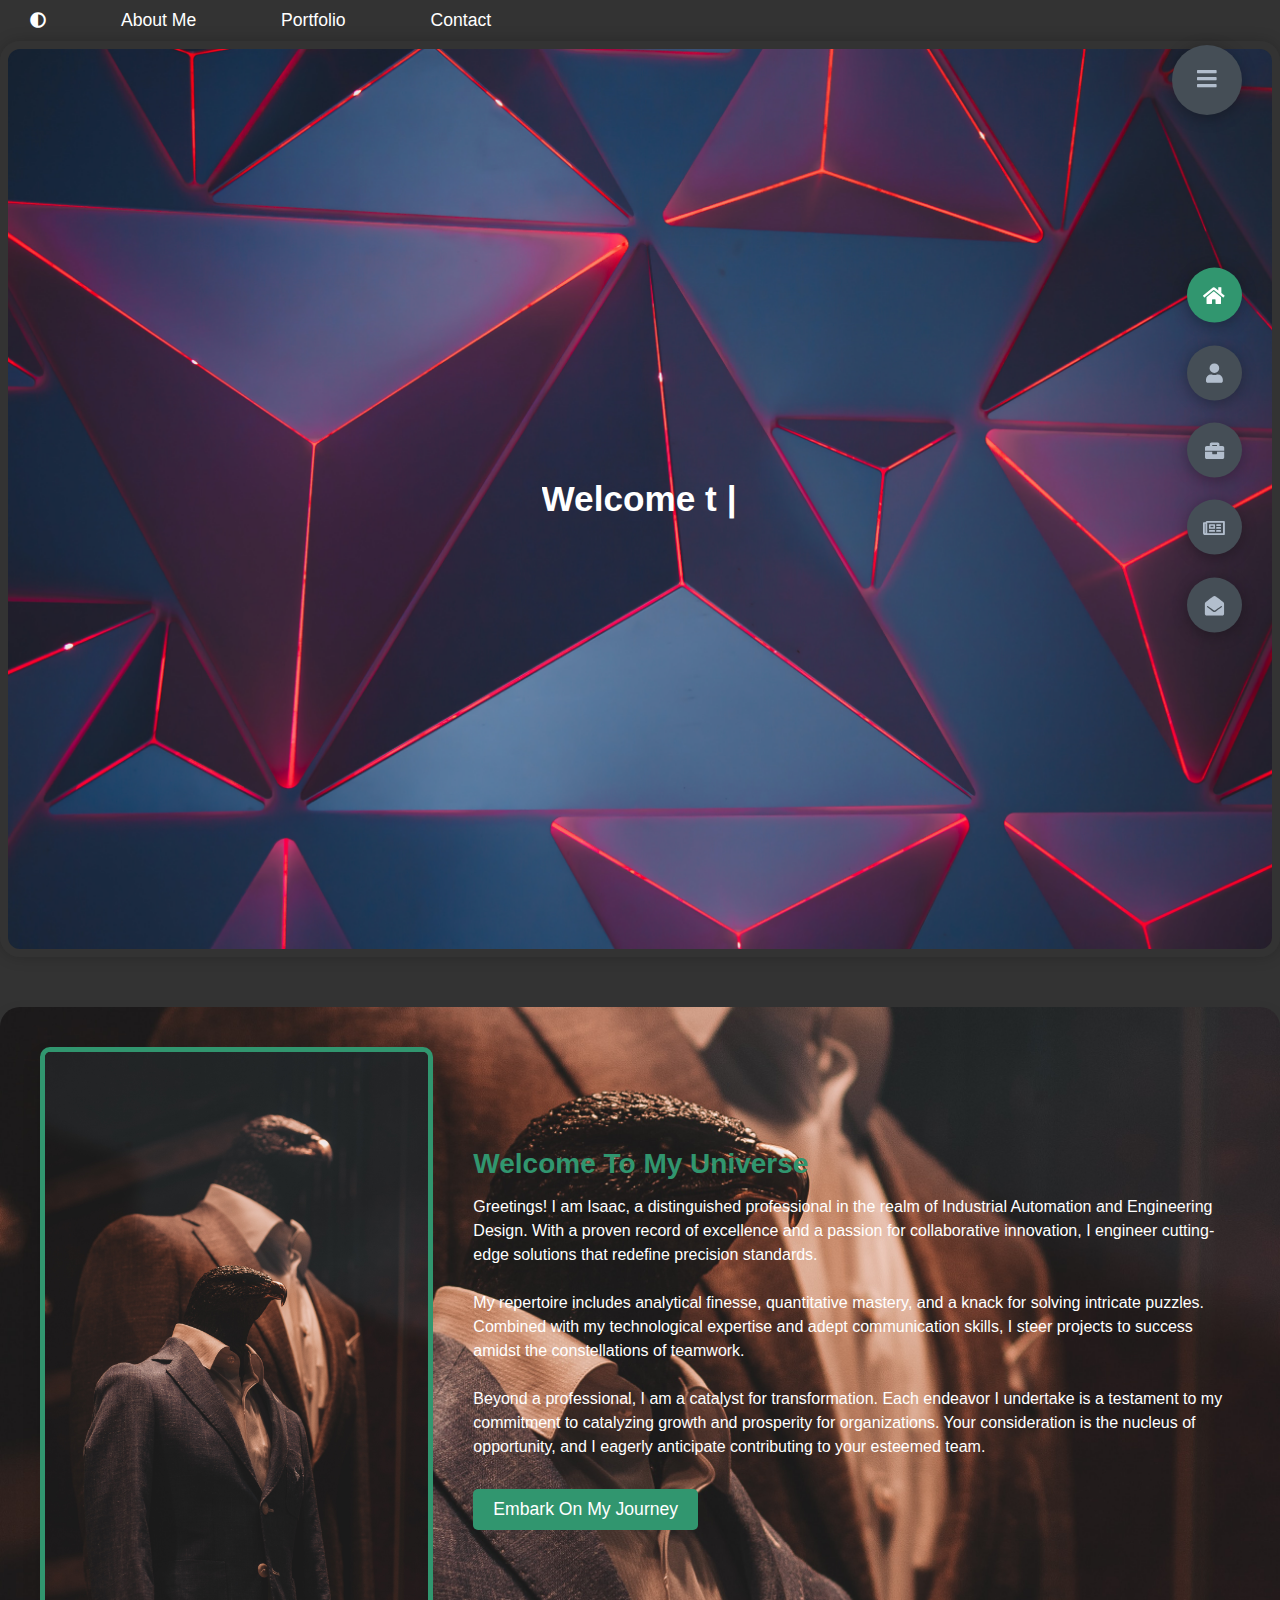
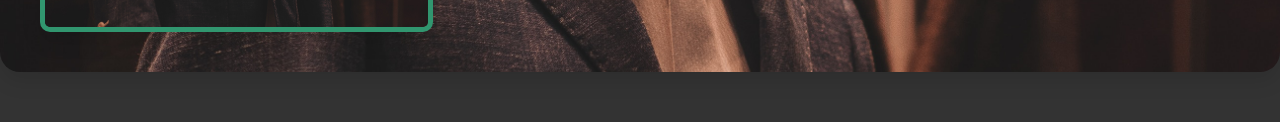
==== commit 340c12f3: "v" ====
--- a/index.html
+++ b/index.html
@@ -72,20 +72,30 @@
   </div>
 </section>
 
-
- 
-
-
-
-
-
-
-
-
-
-
-  </div>
-  </div>
+<div class="controls-container">
+    <div class="controls">
+        <a href="./index.html" class="control active-btn">
+            <i class="fas fa-home"></i>
+        </a>
+        <a href="./about.html" class="control">
+            <i class="fas fa-user"></i>
+        </a>
+        <a href="./portfolio.html" class="control">
+            <i class="fas fa-briefcase"></i>
+        </a>
+        <a href="./project.html" class="control">
+            <i class="far fa-newspaper"></i>
+        </a>
+        <a href="./contact.html" class="control">
+            <i class="fas fa-envelope-open"></i>
+        </a>
+    </div>
+</div>
+<div class="theme-btn">
+    <span>
+        <i class="fas fa-bars"></i>
+    </span>
+</div>
   <script src="script.js"></script>
 </body>
 
--- a/style.css
+++ b/style.css
@@ -591,6 +591,11 @@
   }
 }
 
+.controls-container .controls a {
+        text-decoration: none; /* Remove the underline */
+    }
+
+
 .controls {
   position: fixed;
   z-index: 10;
@@ -626,6 +631,10 @@
 }
 .controls .active-btn i {
   color: var(--color-white);
+}
+
+.controls.hidden {
+    display: none;
 }
 
 .theme-btn {
@@ -650,4 +659,18 @@
   font-size: 1.4rem;
   color: var(--color-grey-2);
   pointer-events: none;
-}+}
+
+.controls.light-mode .control i {
+    color: var(--color-grey-2);
+}
+
+.controls.dark-mode .control i {
+    color: var(--color-white);
+}
+
+.controls .active-btn i {
+    color: var(--color-white);
+}
+
+
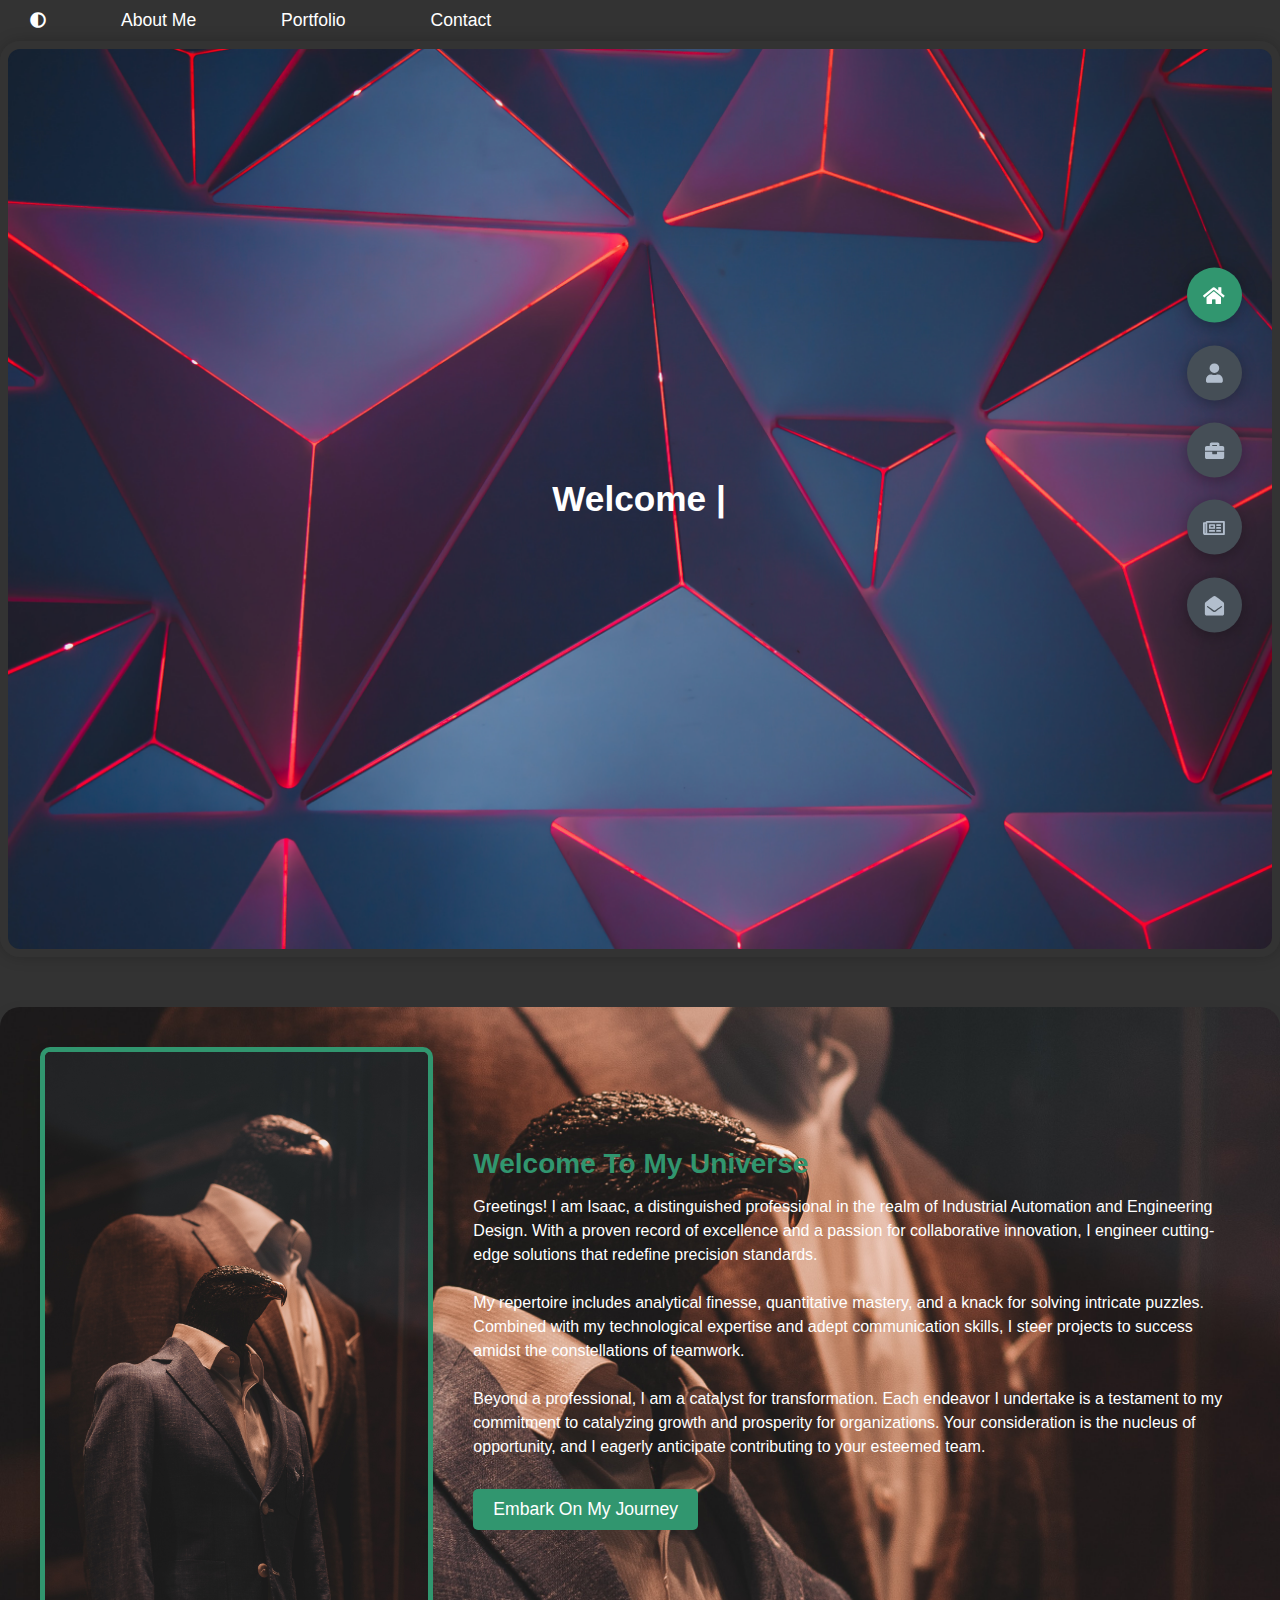
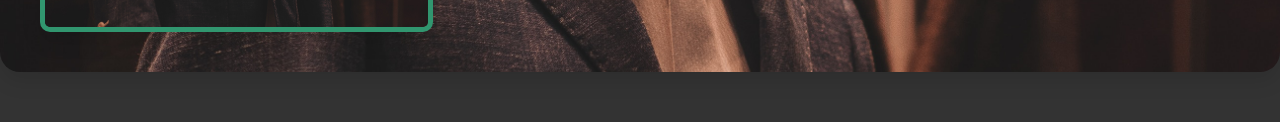
==== commit 6034e5be: "c" ====
--- a/index.html
+++ b/index.html
@@ -91,11 +91,8 @@
         </a>
     </div>
 </div>
-<div class="theme-btn">
-    <span>
-        <i class="fas fa-bars"></i>
-    </span>
-</div>
+
+
   <script src="script.js"></script>
 </body>
 
--- a/style.css
+++ b/style.css
@@ -311,9 +311,10 @@
   border: 5px solid var(--color-secondary);
   /* Add a border */
   box-shadow: 0 10px 20px rgba(0, 0, 0, 0.1);
-}
-
-.intro-image {
+  transition: border-color 0.3s, background 0.3s; /* Add transition for border color and background */
+}
+
+.intro-left .intro-image {
   width: 100%;
   height: auto;
   display: block;
@@ -322,10 +323,21 @@
   /* Add a subtle border-radius */
 }
 
-.intro-image:hover {
+.intro-left .intro-image:hover {
   transform: scale(1.05);
   /* Slightly increase the scale on hover */
 }
+
+/* Set the background image for intro-image in dark mode */
+.intro-left.dark-mode .intro-image {
+  background-image: url('/img/suit.jpg'); /* Dark mode image */
+}
+
+/* Set the background image for intro-image in light mode */
+.intro-left.light-mode .intro-image {
+  background-image: url('/img/checker.jpg'); /* Light mode image */
+}
+
 
 .intro-right {
   flex: 2;
@@ -412,22 +424,13 @@
   /* Light mode background image */
 }
 
-.intro-left {
-  flex: 1;
-  position: relative;
-  overflow: hidden;
-  border-radius: 10px;
-  border: 5px solid var(--color-secondary);
-  /* Add a border */
-  box-shadow: 0 10px 20px rgba(0, 0, 0, 0.1);
-
-}
-
-.light-mode .intro-left {
-  border: 5px solid #94847a;
-  /* Change border color to beige in light mode */
-
-}
+
+
+
+
+
+
+
 
 
 .intro-image {
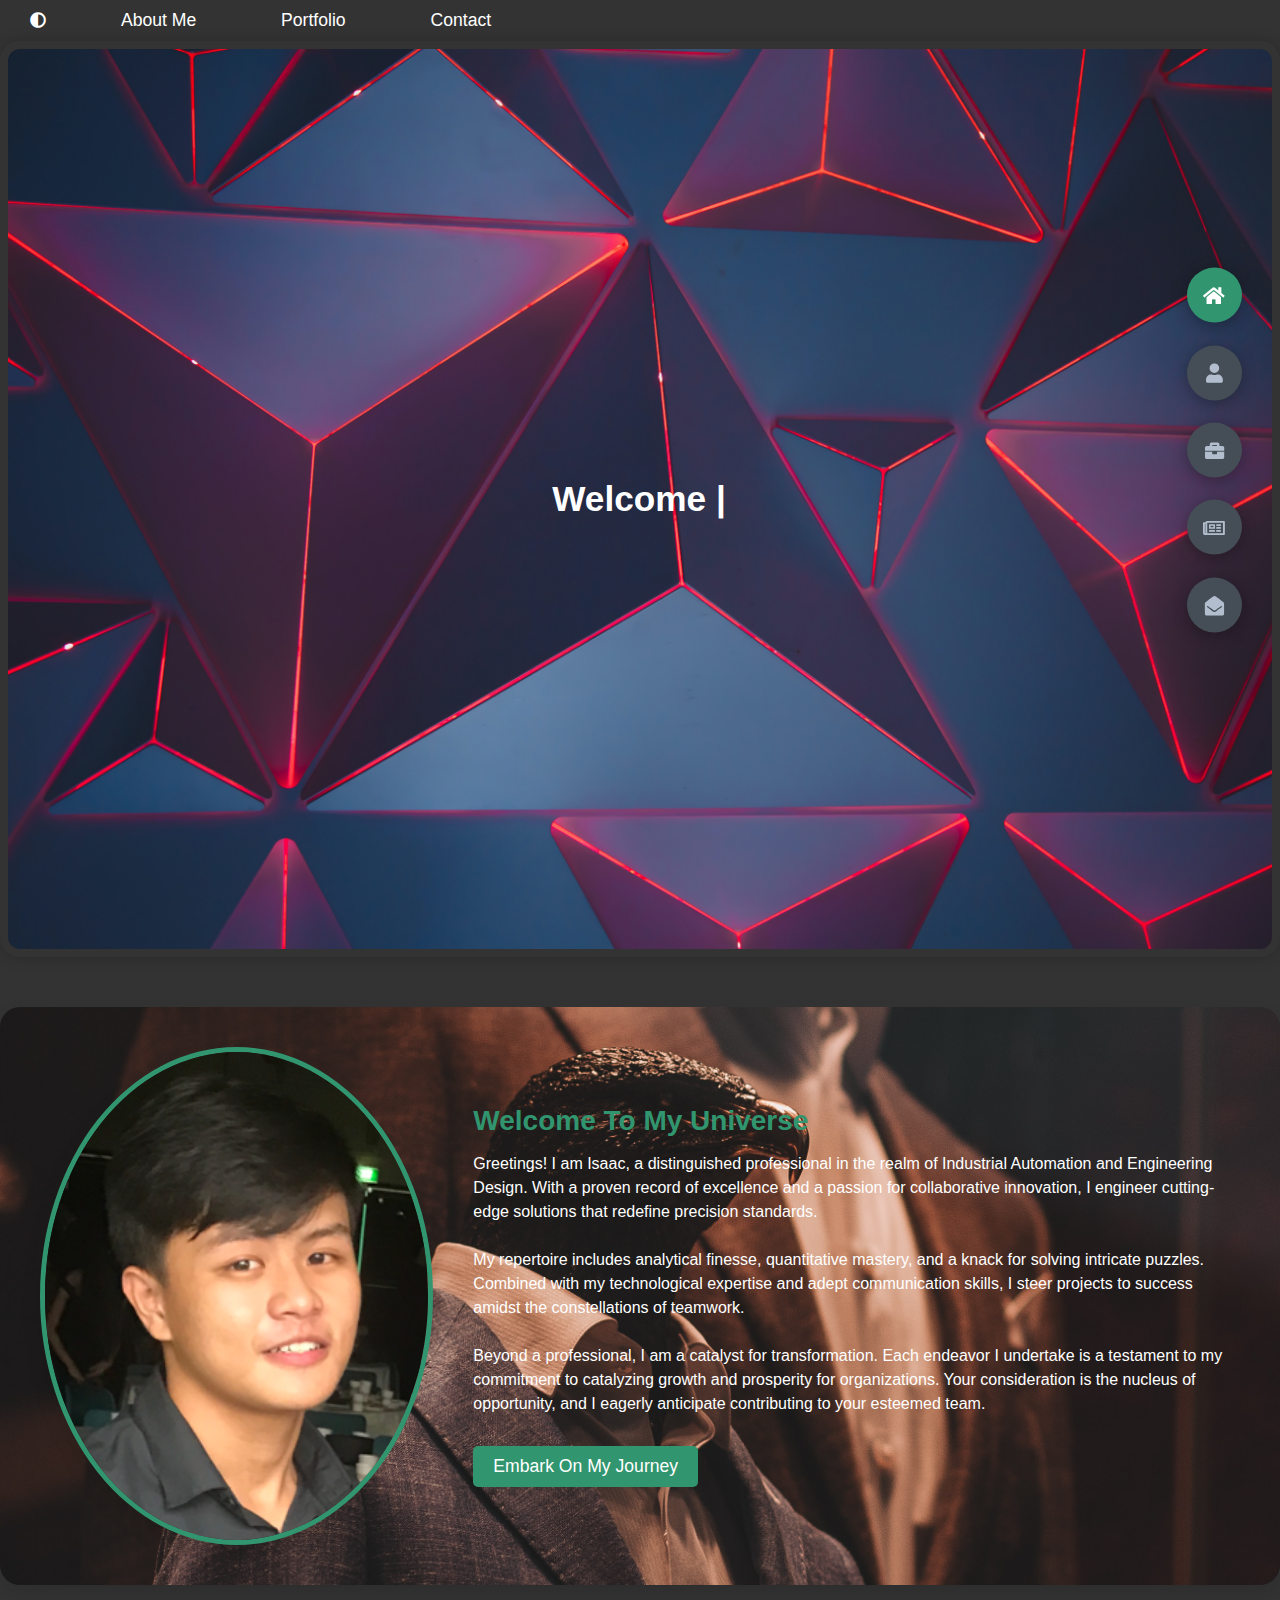
==== commit 5d276d82: "x" ====
--- a/index.html
+++ b/index.html
@@ -57,7 +57,7 @@
 
 <section class="intro-section">
   <div class="intro-left">
-    <img src="/img/suit.jpg" alt="Intro Image" class="intro-image">
+    <img src="/img/isaac.PNG" alt="Intro Image" class="intro-image">
   </div>
   <div class="intro-right">
     <h2 class="intro-heading"> Welcome To My Universe </h2>
--- a/style.css
+++ b/style.css
@@ -328,16 +328,6 @@
   /* Slightly increase the scale on hover */
 }
 
-/* Set the background image for intro-image in dark mode */
-.intro-left.dark-mode .intro-image {
-  background-image: url('/img/suit.jpg'); /* Dark mode image */
-}
-
-/* Set the background image for intro-image in light mode */
-.intro-left.light-mode .intro-image {
-  background-image: url('/img/checker.jpg'); /* Light mode image */
-}
-
 
 .intro-right {
   flex: 2;
@@ -399,7 +389,7 @@
   display: block;
   /* Show active section */
 }
-
+/* General styles for .intro-section */
 .intro-section {
   display: flex;
   align-items: center;
@@ -409,58 +399,63 @@
   box-shadow: 0 10px 20px rgba(0, 0, 0, 0.1);
   overflow: hidden;
   background-color: var(--color-primary);
-  background-image: url('/img/suit.jpg');
-  /* Set your background image path */
+  background-image: url('/img/suit.jpg'); /* Set your background image path */
   background-size: cover;
   background-position: center;
   /* Adjust the margin-top value to create separation from the navigation */
-  margin-bottom: 50px;
-  /* Add margin to create distance from the content below */
-}
-
-
+  margin-bottom: 50px; /* Add margin to create distance from the content below */
+}
+
+/* Light mode styles for .intro-section */
 .light-mode .intro-section {
-  background-image: url('/img/checker.jpg');
-  /* Light mode background image */
-}
-
-
-
-
-
-
-
-
-
-
+  background-image: url('/img/checker.jpg'); /* Light mode background image */
+}
+
+/* Styles for .intro-left */
+.intro-left {
+  flex: 1;
+  position: relative;
+  overflow: hidden;
+  border-radius: 50%; /* Make it a circle */
+  border: 5px solid var(--color-secondary); /* Default border color */
+  box-shadow: 0 10px 20px rgba(0, 0, 0, 0.1);
+  transition: border-color 0.3s; /* Add transition for border color */
+}
+
+/* Light mode styles for .intro-left */
+.light-mode .intro-left {
+  border-color: #94847a; /* Change border color to beige in light mode */
+}
+
+/* Styles for .intro-image */
 .intro-image {
   width: 100%;
   height: auto;
   display: block;
   transition: transform 0.3s;
-  border-radius: 5px;
-  /* Add a subtle border-radius */
-}
-
+  border-radius: 5px; /* Add a subtle border-radius */
+}
+
+/* Hover effect for .intro-image */
 .intro-image:hover {
-  transform: scale(1.05);
-  /* Slightly increase the scale on hover */
-}
-
+  transform: scale(1.05); /* Slightly increase the scale on hover */
+}
+
+/* Styles for .intro-right */
 .intro-right {
   flex: 2;
   padding-left: 40px;
-  color: var(--color-white);
-  /* Set text color to white */
-}
-
+  color: var(--color-white); /* Set text color to white */
+}
+
+/* Styles for .intro-right h2 */
 .intro-right h2 {
   font-size: 28px;
   margin-bottom: 15px;
-  color: var(--color-secondary);
-  /* Use the secondary color for the heading */
-}
-
+  color: var(--color-secondary); /* Use the secondary color for the heading */
+}
+
+/* Styles for .intro-right p */
 .intro-right p {
   font-size: 16px;
   line-height: 1.5;
@@ -468,6 +463,7 @@
   margin-bottom: 30px;
 }
 
+/* Styles for .btn */
 .btn {
   display: inline-block;
   padding: 10px 20px;
@@ -478,25 +474,25 @@
   transition: background-color 0.3s;
 }
 
+/* Hover effect for .btn */
 .btn:hover {
   background-color: var(--color-secondary-light);
 }
 
+/* Light mode styles for .intro-right */
 .light-mode .intro-right {
-  color: var(--color-white);
-  /* Set text color to dark grey */
-}
-
+  color: var(--color-white); /* Set text color to dark grey */
+}
+
+/* Light mode styles for .intro-right h2 */
 .light-mode .intro-right h2 {
-  color: #94847a;
-  /* Use the secondary color for the heading */
-}
-
+  color: #94847a; /* Use the secondary color for the heading */
+}
+
+/* Light mode styles for .intro-right p */
 .light-mode .intro-right p {
-  color: var(--color-white);
-  /* Use the grey-3 color for the paragraph text */
-}
-
+  color: var(--color-white); /* Use the grey-3 color for the paragraph text */
+}
 
 /* Common styles for both light and dark modes */
 .sticky-bar a,
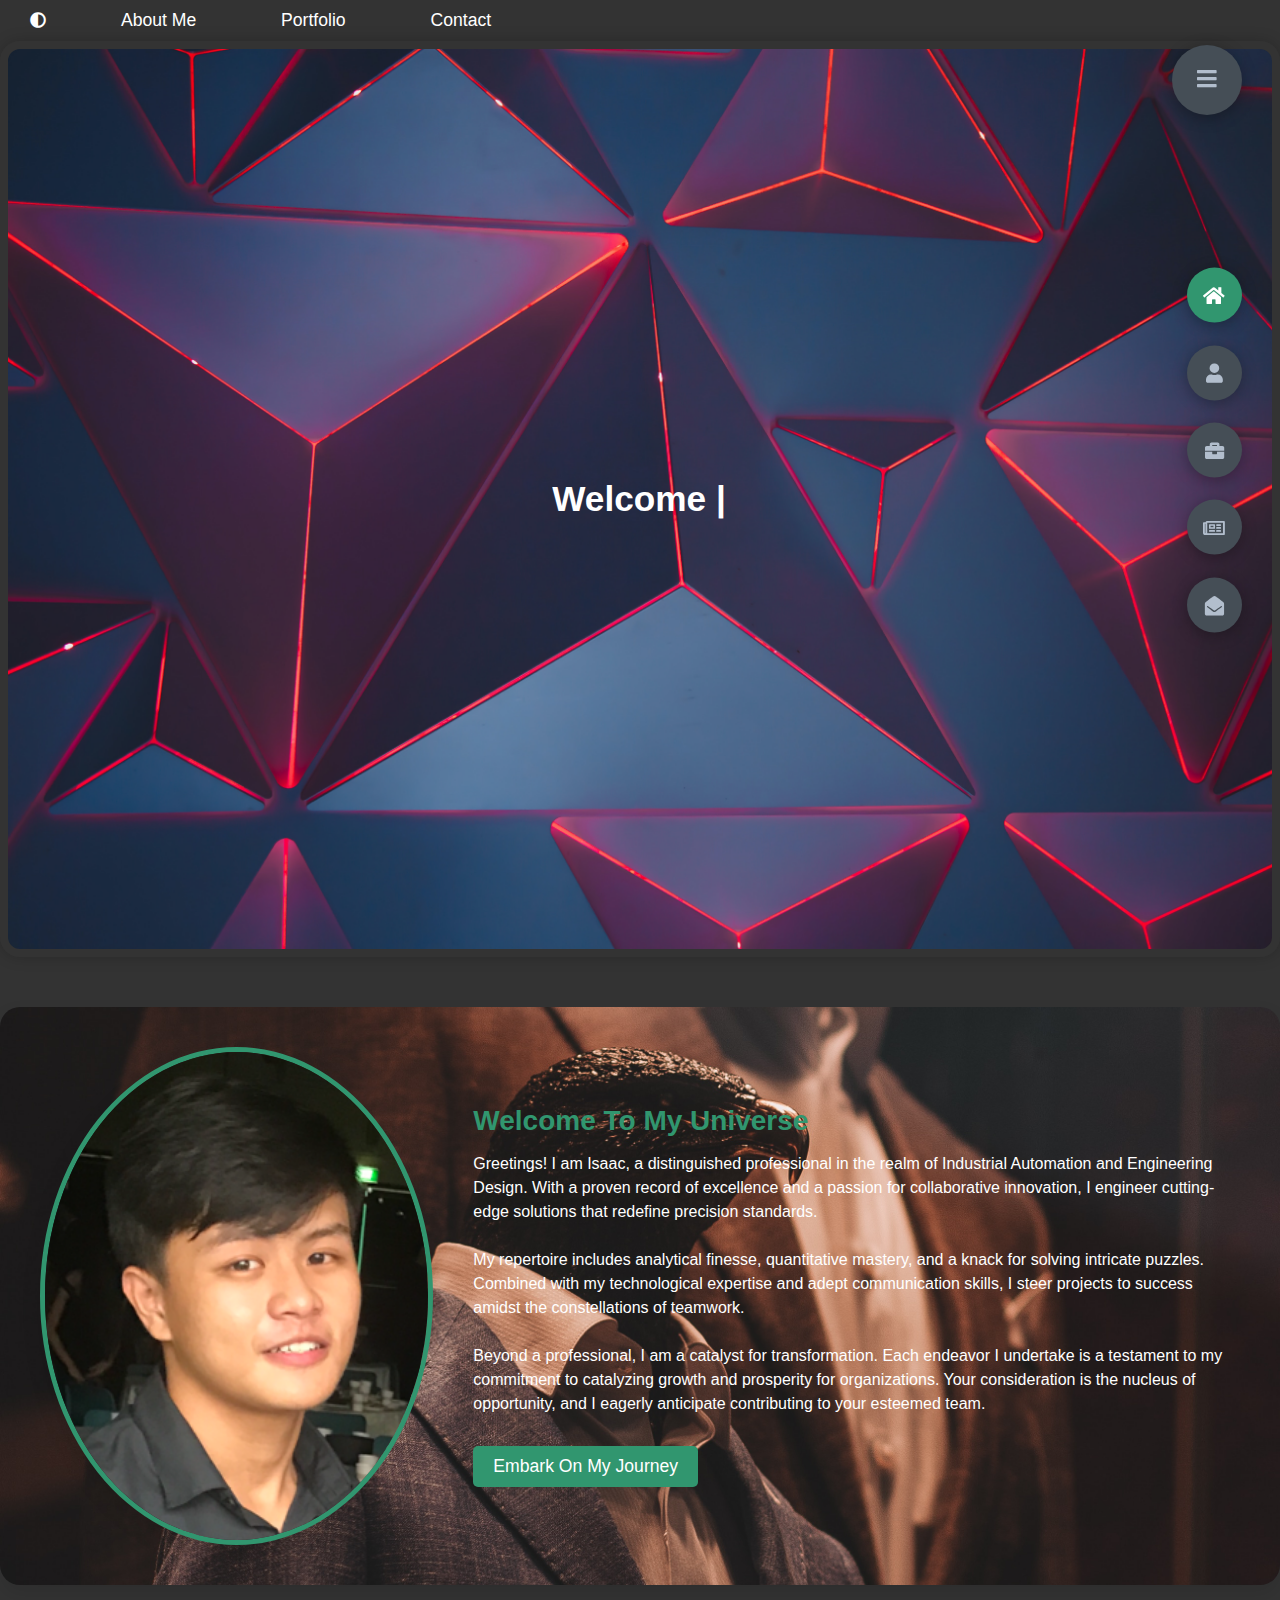
==== commit 39ff72a9: "x" ====
--- a/index.html
+++ b/index.html
@@ -91,7 +91,11 @@
         </a>
     </div>
 </div>
-
+<div class="theme-btn">
+    <span>
+        <i class="fas fa-bars"></i>
+    </span>
+</div>
 
   <script src="script.js"></script>
 </body>
--- a/style.css
+++ b/style.css
@@ -22,9 +22,9 @@
 }
 
 .light-mode {
-  --color-primary: #DDD0C8;
+  --color-primary: #ffffff;
   /* Beige color */
-  --color-secondary: #323232;
+  --color-secondary: #0094f0;
   /* Dark grey color */
   --color-white: #FFFFFF;
   --color-black: #000;
@@ -268,7 +268,7 @@
   display: none;
   /* Initially hide all sections */
   padding: 20px;
-  background-color: #f0f0f0;
+  background-color: #0094f0;
 }
 
 .section.active {
@@ -294,7 +294,7 @@
   display: none;
   /* Initially hide all sections */
   padding: 20px;
-  background-color: #f0f0f0;
+  background-color: #0094f0;
 }
 
 .section.active {
@@ -382,7 +382,7 @@
   display: none;
   /* Initially hide all sections */
   padding: 20px;
-  background-color: #f0f0f0;
+  background-color: #0094f0;
 }
 
 .section.active {
@@ -424,7 +424,7 @@
 
 /* Light mode styles for .intro-left */
 .light-mode .intro-left {
-  border-color: #94847a; /* Change border color to beige in light mode */
+  border-color: #ffffff; /* Change border color to beige in light mode */
 }
 
 /* Styles for .intro-image */
@@ -486,7 +486,7 @@
 
 /* Light mode styles for .intro-right h2 */
 .light-mode .intro-right h2 {
-  color: #94847a; /* Use the secondary color for the heading */
+  color: var(--color-dark); /* Use the secondary color for the heading */
 }
 
 /* Light mode styles for .intro-right p */
@@ -542,7 +542,7 @@
 .dropdown-content {
   display: none;
   position: absolute;
-  background-color: var(--color-primary);
+  background-color: var(--color-primary-light);
   min-width: 160px;
   z-index: 1;
   border-radius: var(--br-sm-2);
@@ -589,6 +589,44 @@
     font-size: 14px;
   }
 }
+
+.light-mode .sticky-bar {
+  background-color: var(--color-primary-light); /* Light background color */
+}
+
+.light-mode .sticky-bar a,
+.light-mode .sticky-bar button {
+  color: var(--color-dark); /* Light theme text color */
+  /* ... other light theme styles ... */
+}
+
+.light-mode .sticky-bar a:hover {
+  color: var(--color-secondary); /* Light theme hover color */
+  /* ... other light theme styles ... */
+}
+
+.light-mode .sticky-bar button:hover {
+  color: var(--color-secondary); /* Light theme hover color */
+  /* ... other light theme styles ... */
+}
+
+.light-mode .dropdown-content {
+  background-color: var(--color-primary-light); /* Light background color */
+  /* ... other light theme styles ... */
+}
+
+.light-mode .dropdown-content a:hover {
+  background-color: var(--color-grey-1); /* Light theme hover background color */
+  /* ... other light theme styles ... */
+}
+
+
+
+
+
+
+
+
 
 .controls-container .controls a {
         text-decoration: none; /* Remove the underline */
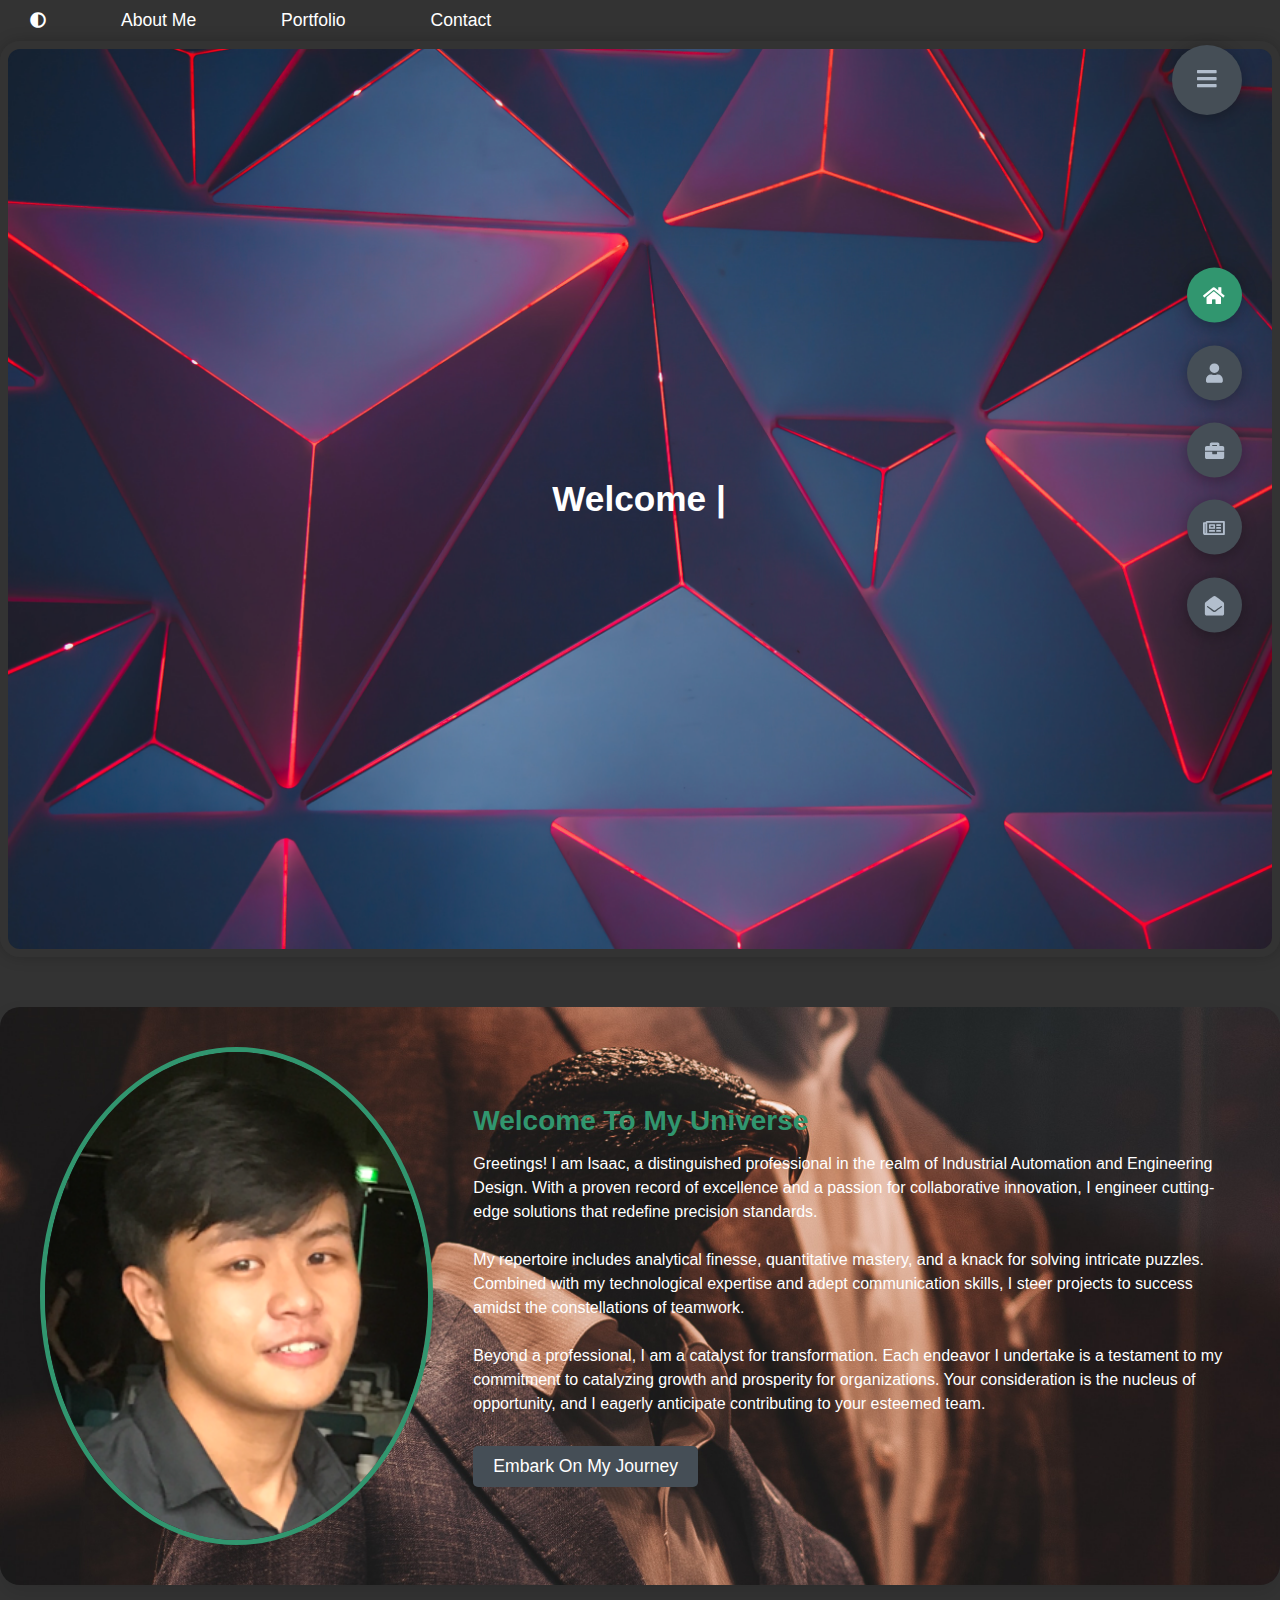
==== commit 01e61d04: "e" ====
--- a/index.html
+++ b/index.html
@@ -1,103 +1,91 @@
 <!DOCTYPE html>
 <html lang="en">
 <head>
-<title>Home</title>
-<meta charset="utf-8">
-<meta http-equiv="X-UA-Compatible" content="IE=edge">
-<meta name="viewport" content="width=device-width, initial-scale=1">
+    <meta charset="utf-8">
+    <meta http-equiv="X-UA-Compatible" content="IE=edge">
+    <meta name="viewport" content="width=device-width, initial-scale=1">
+    <title>Home</title>
+    <link href="style.css" rel="stylesheet" type="text/css" />
+    <link rel="stylesheet" href="https://cdnjs.cloudflare.com/ajax/libs/font-awesome/5.15.4/css/all.min.css" integrity="sha512-1ycn6IcaQQ40/MKBW2W4Rhis/DbILU74C1vSrLJxCq57o941Ym01SwNsOMqvEBFlcgUa6xLiPY/NS5R+E6ztJQ==" crossorigin="anonymous" referrerpolicy="no-referrer" />
+    <link rel="stylesheet" href="https://unpkg.com/swiper/swiper-bundle.min.css" />
+</head>
+<body>
+    <nav class="sticky-bar">
+        <div class="menu">
+            <button id="theme-toggle"><i class="fas fa-adjust"></i></button>
+            <div class="dropdown">
+                <a href="#" class="about-link">About Me</a>
+                <div class="dropdown-content"></div>
+            </div>
+            <div class="dropdown">
+                <a href="#" class="portfolio-link">Portfolio</a>
+                <div class="dropdown-content">
+                    <!-- Portfolio Dropdown content -->
+                </div>
+            </div>
+            <div class="dropdown">
+                <a href="#" class="contact-link">Contact</a>
+                <div class="dropdown-content">
+                    <a href="mailto:reivax.caasi@gmail.com?subject=Inquiry%20Regarding%20Your%20Portfolio&body=Dear%20%5BRecruiter's%20Name%5D%2C%0D%0A%0D%0AI%20hope%20this%20email%20finds%20you%20well.%20My%20name%20is%20%5BYour%20Name%5D%2C%20and%20I%20am%20a%20%5BYour%20Profession%5D%20with%20a%20passion%20for%20%5BYour%20Area%20of%20Expertise%5D.%20I%20recently%20had%20the%20pleasure%20of%20sharing%20my%20portfolio%20webpage%20with%20you%2C%20and%20I'm%20thrilled%20to%20hear%20about%20your%20interest%20in%20my%20work.%0D%0A%0D%0AI%20appreciate%20your%20time%20in%20reviewing%20my%20projects%20and%20skills.%20I'm%20excited%20about%20the%20possibility%20of%20contributing%20my%20expertise%20to%20your%20team%20at%20%5BCompany%20Name%5D%20and%20making%20a%20positive%20impact.%20Your%20interest%20has%20motivated%20me%20to%20explore%20opportunities%20that%20align%20with%20my%20career%20aspirations.%0D%0A%0D%0AIf%20you%20have%20any%20questions%2C%20would%20like%20to%20discuss%20potential%20collaborations%2C%20or%20require%20additional%20information%2C%20please%20don't%20hesitate%20to%20reach%20out.%20I'm%20available%20for%20a%20call%20or%20meeting%20at%20your%20convenience.%20You%20can%20contact%20me%20via%20email%20at%20%5BYour%20Email%20Address%5D%20or%20by%20phone%20at%20%5BYour%20Phone%20Number%5D.%0D%0A%0D%0AThank%20you%20once%20again%20for%20your%20interest%20in%20my%20work.%20I%20look%20forward%20to%20the%20opportunity%20to%20further%20discuss%20how%20my%20skills%20and%20experiences%20could%20benefit%20%5BCompany%20Name%5D.%0D%0A%0D%0ABest%20regards%2C%0D%0A%5BYour%20Name%5D">
+                        <i class="fas fa-envelope"></i> Email</a>
+                    <a href="https://www.linkedin.com/in/xiu-bo-isaac-xavier-lee-01a1a71b4/" target="_blank">
+                        <i class="fab fa-linkedin"></i> LinkedIn
+                    </a>
+                </div>
+            </div>
+        </div>
+    </nav>
 
-<link href="style.css" rel="stylesheet" type="text/css" />
-<link rel="stylesheet" href="https://cdnjs.cloudflare.com/ajax/libs/font-awesome/5.15.4/css/all.min.css" integrity="sha512-1ycn6IcaQQ40/MKBW2W4Rhis/DbILU74C1vSrLJxCq57o941Ym01SwNsOMqvEBFlcgUa6xLiPY/NS5R+E6ztJQ=="
-crossorigin="anonymous" referrerpolicy="no-referrer" />
-<link rel="stylesheet" href="https://unpkg.com/swiper/swiper-bundle.min.css" />
-<script src="makePage.js" defer></script>
+    <div class="container-with-background">
+        <div class="container">
+            <h1 class="name">
+                <span id="typewriter" class=""></span>
+                <span id="cursor">|</span>
+            </h1>
+        </div>
+    </div>
 
-</head>
-  
-  
-<body>
+    <section class="intro-section">
+        <div class="intro-left">
+            <img src="/img/isaac.PNG" alt="Intro Image" class="intro-image">
+        </div>
+        <div class="intro-right">
+            <h2 class="intro-heading"> Welcome To My Universe </h2>
+            <p class="intro-text">
+                Greetings! I am Isaac, a distinguished professional in the realm of <span class="highlight">Industrial Automation</span> and <span class="highlight">Engineering Design</span>. With a proven record of excellence and a passion for collaborative innovation, I engineer cutting-edge solutions that redefine precision standards.
+                <br><br>
+                My repertoire includes analytical finesse, quantitative mastery, and a knack for solving intricate puzzles. Combined with my technological expertise and adept communication skills, I steer projects to success amidst the constellations of teamwork.
+                <br><br>
+                Beyond a professional, I am a catalyst for transformation. Each endeavor I undertake is a testament to my commitment to catalyzing growth and prosperity for organizations. Your consideration is the nucleus of opportunity, and I eagerly anticipate contributing to your esteemed team.
+            </p>
+            <a href="#" class="btn btn-cta">Embark On My Journey</a>
+        </div>
+    </section>
 
-  <nav class="sticky-bar">
-    <div class="menu">
-    <button id="theme-toggle"><i class="fas fa-adjust"></i></button>
-    <div class="dropdown">
-      <a href="#" class="about-link">About Me</a>
-      <div class="dropdown-content"></div>
+    <div class="controls-container">
+        <div class="controls">
+            <a href="./index.html" class="control active-btn">
+                <i class="fas fa-home"></i>
+            </a>
+            <a href="./about.html" class="control">
+                <i class="fas fa-user"></i>
+            </a>
+            <a href="./portfolio.html" class="control">
+                <i class="fas fa-briefcase"></i>
+            </a>
+            <a href="./project.html" class="control">
+                <i class="far fa-newspaper"></i>
+            </a>
+            <a href="./contact.html" class="control">
+                <i class="fas fa-envelope-open"></i>
+            </a>
+        </div>
     </div>
-    <div class="dropdown">
-      <a href="#" class="portfolio-link">Portfolio</a>
-      <div class="dropdown-content">
-        <!-- Portfolio Dropdown content -->
-      </div>
+    <div class="theme-btn">
+        <span>
+            <i class="fas fa-bars"></i>
+        </span>
+        <script src="script.js"></script>
     </div>
-    <div class="dropdown">
-      <a href="#" class="contact-link">Contact</a>
-      <div class="dropdown-content">
-        <a href="mailto:reivax.caasi@gmail.com?subject=Inquiry%20Regarding%20Your%20Portfolio&body=Dear%20%5BRecruiter's%20Name%5D%2C%0D%0A%0D%0AI%20hope%20this%20email%20finds%20you%20well.%20My%20name%20is%20%5BYour%20Name%5D%2C%20and%20I%20am%20a%20%5BYour%20Profession%5D%20with%20a%20passion%20for%20%5BYour%20Area%20of%20Expertise%5D.%20I%20recently%20had%20the%20pleasure%20of%20sharing%20my%20portfolio%20webpage%20with%20you%2C%20and%20I'm%20thrilled%20to%20hear%20about%20your%20interest%20in%20my%20work.%0D%0A%0D%0AI%20appreciate%20your%20time%20in%20reviewing%20my%20projects%20and%20skills.%20I'm%20excited%20about%20the%20possibility%20of%20contributing%20my%20expertise%20to%20your%20team%20at%20%5BCompany%20Name%5D%20and%20making%20a%20positive%20impact.%20Your%20interest%20has%20motivated%20me%20to%20explore%20opportunities%20that%20align%20with%20my%20career%20aspirations.%0D%0A%0D%0AIf%20you%20have%20any%20questions%2C%20would%20like%20to%20discuss%20potential%20collaborations%2C%20or%20require%20additional%20information%2C%20please%20don't%20hesitate%20to%20reach%20out.%20I'm%20available%20for%20a%20call%20or%20meeting%20at%20your%20convenience.%20You%20can%20contact%20me%20via%20email%20at%20%5BYour%20Email%20Address%5D%20or%20by%20phone%20at%20%5BYour%20Phone%20Number%5D.%0D%0A%0D%0AThank%20you%20once%20again%20for%20your%20interest%20in%20my%20work.%20I%20look%20forward%20to%20the%20opportunity%20to%20further%20discuss%20how%20my%20skills%20and%20experiences%20could%20benefit%20%5BCompany%20Name%5D.%0D%0A%0D%0ABest%20regards%2C%0D%0A%5BYour%20Name%5D">
-          <i class="fas fa-envelope"></i> Email</a>
-        <a href="https://www.linkedin.com/in/xiu-bo-isaac-xavier-lee-01a1a71b4/" target="_blank">
-          <i class="fab fa-linkedin"></i> LinkedIn
-        </a>
-      </div>
-    </div>
-  </div>
-</nav>
-
-<div class="container-with-background">
-    <div class="container">
-        <h1 class="name">
-  <span id="typewriter" class=""></span>
-            <span id="cursor">|</span>
-        </h1>
-    </div>
-</div>
-
-
-   
-
-<section class="intro-section">
-  <div class="intro-left">
-    <img src="/img/isaac.PNG" alt="Intro Image" class="intro-image">
-  </div>
-  <div class="intro-right">
-    <h2 class="intro-heading"> Welcome To My Universe </h2>
-    <p class="intro-text">
-      Greetings! I am Isaac, a distinguished professional in the realm of <span class="highlight">Industrial Automation</span> and <span class="highlight">Engineering Design</span>. With a proven record of excellence and a passion for collaborative innovation, I engineer cutting-edge solutions that redefine precision standards.
-      <br><br>
-      My repertoire includes analytical finesse, quantitative mastery, and a knack for solving intricate puzzles. Combined with my technological expertise and adept communication skills, I steer projects to success amidst the constellations of teamwork.
-      <br><br>
-      Beyond a professional, I am a catalyst for transformation. Each endeavor I undertake is a testament to my commitment to catalyzing growth and prosperity for organizations. Your consideration is the nucleus of opportunity, and I eagerly anticipate contributing to your esteemed team.
-    </p>
-    <a href="#" class="btn btn-cta">Embark On My Journey</a>
-  </div>
-</section>
-
-<div class="controls-container">
-    <div class="controls">
-        <a href="./index.html" class="control active-btn">
-            <i class="fas fa-home"></i>
-        </a>
-        <a href="./about.html" class="control">
-            <i class="fas fa-user"></i>
-        </a>
-        <a href="./portfolio.html" class="control">
-            <i class="fas fa-briefcase"></i>
-        </a>
-        <a href="./project.html" class="control">
-            <i class="far fa-newspaper"></i>
-        </a>
-        <a href="./contact.html" class="control">
-            <i class="fas fa-envelope-open"></i>
-        </a>
-    </div>
-</div>
-<div class="theme-btn">
-    <span>
-        <i class="fas fa-bars"></i>
-    </span>
-</div>
-
-  <script src="script.js"></script>
 </body>
-
-</html>+</html>
--- a/style.css
+++ b/style.css
@@ -22,12 +22,12 @@
 }
 
 .light-mode {
-  --color-primary: #ffffff;
+  --color-primary: #FFFFFF;
   /* Beige color */
   --color-secondary: #0094f0;
   /* Dark grey color */
   --color-white: #FFFFFF;
-  --color-black: #000;
+  --color-black: #454e56;
   --color-grey0: #f8f8f8;
   --color-grey-1: #dbe1e8;
   --color-grey-2: #b2becd;
@@ -38,7 +38,7 @@
 }
 
 body.light-mode {
-  background-color: #DDD0C8;
+  background: linear-gradient(to bottom, #A0D2EB, #E6EAF3, #D08DF4, #8559B1, #4A4D60);
   color: var(--color-black);
 }
 
@@ -294,7 +294,7 @@
   display: none;
   /* Initially hide all sections */
   padding: 20px;
-  background-color: #0094f0;
+  background-color: #454e56;
 }
 
 .section.active {
@@ -424,7 +424,7 @@
 
 /* Light mode styles for .intro-left */
 .light-mode .intro-left {
-  border-color: #ffffff; /* Change border color to beige in light mode */
+  border-color: #454e56; /* Change border color to beige in light mode */
 }
 
 /* Styles for .intro-image */
@@ -467,7 +467,7 @@
 .btn {
   display: inline-block;
   padding: 10px 20px;
-  background-color: var(--color-secondary);
+  background-color: #454e56;
   color: var(--color-white);
   text-decoration: none;
   border-radius: 5px;
